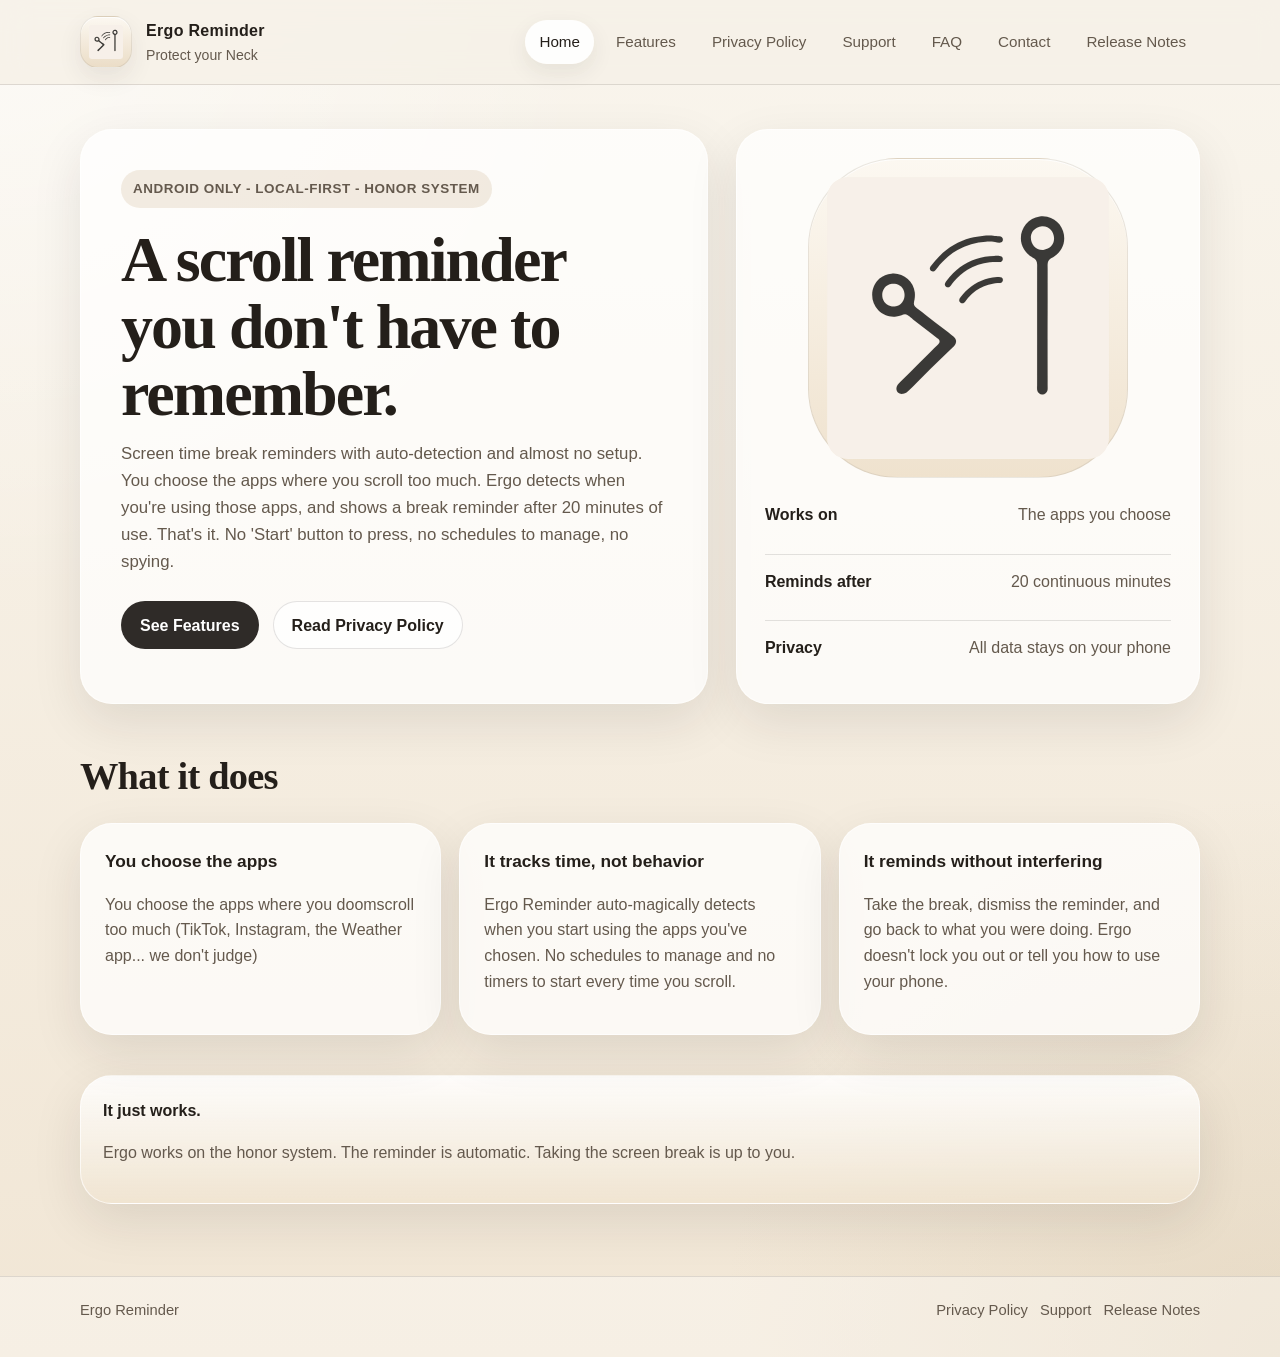
==== index.html @ c42ff739 "Added GA4 tags" ====
<!doctype html>
<html lang="en">
  <head>
    <!-- Google tag (gtag.js) -->
<script async src="https://www.googletagmanager.com/gtag/js?id=G-B9MYZR2JPJ"></script>
<script>
  window.dataLayer = window.dataLayer || [];
  function gtag(){dataLayer.push(arguments);}
  gtag('js', new Date());

  gtag('config', 'G-B9MYZR2JPJ');
</script>
    <meta charset="utf-8">
    <meta name="viewport" content="width=device-width, initial-scale=1">
    <title>Ergo Reminder | Protect your Neck</title>
    <meta name="description" content="Ergo Reminder is an Android-only, local-first reminder app that helps you break long posture sessions in selected apps.">
    <meta name="theme-color" content="#f1e6d5">
    <link rel="canonical" href="https://protectyourneck.us/">
    <meta property="og:type" content="website">
    <meta property="og:site_name" content="Ergo Reminder">
    <meta property="og:title" content="Ergo Reminder | Protect your Neck">
    <meta property="og:description" content="Ergo Reminder is an Android-only, local-first reminder app that helps you break long posture sessions in selected apps.">
    <meta property="og:url" content="https://protectyourneck.us/">
    <meta property="og:image" content="https://protectyourneck.us/assets/icon-mark-rounded.svg">
    <meta name="twitter:card" content="summary">
    <meta name="twitter:title" content="Ergo Reminder | Protect your Neck">
    <meta name="twitter:description" content="Ergo Reminder is an Android-only, local-first reminder app that helps you break long posture sessions in selected apps.">
    <meta name="twitter:image" content="https://protectyourneck.us/assets/icon-mark-rounded.svg">
    <link rel="stylesheet" href="assets/styles.css">
  </head>
  <body>
    <div class="site-shell">
      <header class="site-header">
        <div class="header-inner">
          <a class="brand" href="index.html">
            <span class="brand-mark">
              <img src="assets/icon-mark-rounded.svg" alt="" aria-hidden="true">
            </span>
            <span class="brand-text">
              <strong>Ergo Reminder</strong>
              <span>Protect your Neck</span>
            </span>
          </a>
          <button class="menu-toggle" type="button" data-menu-toggle aria-expanded="false" aria-controls="site-nav">
            Menu
          </button>
          <nav class="site-nav" id="site-nav" data-nav aria-label="Primary">
            <ul>
              <li><a data-nav-link href="index.html">Home</a></li>
              <li><a data-nav-link href="features.html">Features</a></li>
              <li><a data-nav-link href="privacy.html">Privacy Policy</a></li>
              <li><a data-nav-link href="support.html">Support</a></li>
              <li><a data-nav-link href="faq.html">FAQ</a></li>
              <li><a data-nav-link href="contact.html">Contact</a></li>
              <li><a data-nav-link href="release-notes.html">Release Notes</a></li>
            </ul>
          </nav>
        </div>
      </header>

      <main class="content">
        <section class="hero">
          <div class="hero-copy">
            <span class="eyebrow">Android only - Local-first - Honor system</span>
            <h1>A scroll reminder you don't have to remember.</h1>
            <p>
            Screen time break reminders with auto-detection and almost no setup. You choose the apps where you scroll too much. Ergo detects when you're using those apps, and shows a break reminder after 20 minutes of use.  That's it. No 'Start' button to press, no schedules to manage, no spying.  
            </p>
            <div class="hero-actions">
              <a class="button button-primary" href="features.html">See Features</a>
              <a class="button button-secondary" href="privacy.html">Read Privacy Policy</a>
            </div>
          </div>

          <aside class="hero-panel">
            <div class="icon-preview">
              <img src="assets/icon-mark-rounded.svg" alt="Ergo Reminder icon concept">
            </div>
            <div class="hero-facts">
              <div class="fact-row">
                <span class="fact-label">Works on</span>
                <span class="fact-value">The apps you choose</span>
              </div>
              <div class="fact-row">
                <span class="fact-label">Reminds after</span>
                <span class="fact-value">20 continuous minutes</span>
              </div>
              <div class="fact-row">
                <span class="fact-label">Privacy</span>
                <span class="fact-value">All data stays on your phone</span>
              </div>
            </div>
          </aside>
        </section>

        <section class="section">
          <h2>What it does</h2>
          <div class="grid">
            <article class="grid-card">
              <h3>You choose the apps</h3>
              <p>You choose the apps where you doomscroll too much (TikTok, Instagram, the Weather app... we don't judge)</p>
            </article>
            <article class="grid-card">
              <h3>It tracks time, not behavior</h3>
              <p>Ergo Reminder auto-magically detects when you start using the apps you've chosen. No schedules to manage and no timers to start every time you scroll.</p>
            </article>
            <article class="grid-card">
              <h3>It reminds without interfering</h3>
              <p> Take the break, dismiss the reminder, and go back to what you were doing. Ergo doesn't lock you out or tell you how to use your phone.</p>
            </article>
          </div>
        </section>

        <section class="section">
          <div class="note-card">
            <strong>It just works.</strong>
            <p>
              Ergo works on the honor system.  The reminder is automatic. Taking the screen break is up to you.
            </p>
          </div>
        </section>
      </main>

      <footer class="site-footer">
        <div class="site-footer-inner">
          <span>Ergo Reminder</span>
          <div class="footer-links">
            <a href="privacy.html">Privacy Policy</a>
            <a href="support.html">Support</a>
            <a href="release-notes.html">Release Notes</a>
          </div>
        </div>
      </footer>
    </div>
    <script src="assets/app.js"></script>
  </body>
</html>
---- assets/styles.css ----
:root {
  --bg: #f6f1e7;
  --bg-strong: #efe3cf;
  --surface: rgba(255, 255, 255, 0.72);
  --surface-strong: rgba(255, 255, 255, 0.88);
  --text: #241f1a;
  --muted: #64594d;
  --line: rgba(36, 31, 26, 0.12);
  --accent: #2f2b28;
  --accent-soft: #d5c4a7;
  --success: #385539;
  --shadow: 0 18px 50px rgba(36, 31, 26, 0.1);
  --radius-xl: 32px;
  --radius-lg: 22px;
  --radius-md: 16px;
  --content-width: 1120px;
}

* {
  box-sizing: border-box;
}

html {
  scroll-behavior: smooth;
}

body {
  margin: 0;
  color: var(--text);
  background:
    radial-gradient(circle at top left, rgba(255, 255, 255, 0.55), transparent 32%),
    radial-gradient(circle at bottom right, rgba(213, 196, 167, 0.36), transparent 30%),
    linear-gradient(180deg, #f9f5ed 0%, #f1e6d5 100%);
  font-family: "Segoe UI", "Trebuchet MS", sans-serif;
  line-height: 1.6;
}

a {
  color: inherit;
  text-decoration: none;
}

img {
  display: block;
  max-width: 100%;
}

.site-shell {
  min-height: 100vh;
}

.site-header {
  position: sticky;
  top: 0;
  z-index: 10;
  backdrop-filter: blur(14px);
  background: rgba(246, 241, 231, 0.82);
  border-bottom: 1px solid var(--line);
}

.header-inner,
.content,
.site-footer-inner {
  width: min(calc(100% - 32px), var(--content-width));
  margin: 0 auto;
}

.header-inner {
  display: flex;
  align-items: center;
  justify-content: space-between;
  gap: 18px;
  padding: 16px 0;
}

.brand {
  display: flex;
  align-items: center;
  gap: 14px;
}

.brand-mark {
  width: 52px;
  height: 52px;
  border-radius: 18px;
  background: linear-gradient(180deg, #fcf8f1 0%, #ebddc7 100%);
  box-shadow: inset 0 1px 0 rgba(255, 255, 255, 0.8), 0 10px 24px rgba(36, 31, 26, 0.08);
  border: 1px solid rgba(36, 31, 26, 0.08);
  display: grid;
  place-items: center;
  padding: 8px;
}

.brand-text strong {
  display: block;
  font-size: 1rem;
  letter-spacing: 0.02em;
}

.brand-text span {
  display: block;
  color: var(--muted);
  font-size: 0.88rem;
}

.menu-toggle {
  display: none;
  border: 0;
  background: var(--surface-strong);
  color: var(--text);
  padding: 12px 14px;
  border-radius: 14px;
  box-shadow: var(--shadow);
  font: inherit;
}

.site-nav ul {
  display: flex;
  flex-wrap: wrap;
  align-items: center;
  gap: 8px;
  margin: 0;
  padding: 0;
  list-style: none;
}

.site-nav a {
  display: inline-flex;
  align-items: center;
  min-height: 44px;
  padding: 10px 14px;
  border-radius: 999px;
  color: var(--muted);
  font-size: 0.95rem;
  transition: background-color 160ms ease, color 160ms ease, transform 160ms ease;
}

.site-nav a:hover,
.site-nav a:focus-visible {
  color: var(--text);
  background: rgba(255, 255, 255, 0.72);
}

.site-nav a.active {
  color: var(--text);
  background: var(--surface-strong);
  box-shadow: 0 8px 22px rgba(36, 31, 26, 0.08);
}

.content {
  padding: 44px 0 72px;
}

.hero {
  display: grid;
  grid-template-columns: 1.15fr 0.85fr;
  gap: 28px;
  align-items: stretch;
  margin-bottom: 42px;
}

.hero-copy,
.hero-panel,
.page-panel,
.grid-card,
.note-card {
  background: var(--surface);
  border: 1px solid rgba(255, 255, 255, 0.65);
  border-radius: var(--radius-xl);
  box-shadow: var(--shadow);
}

.hero-copy {
  padding: 40px;
}

.eyebrow {
  display: inline-flex;
  align-items: center;
  gap: 10px;
  padding: 8px 12px;
  border-radius: 999px;
  background: rgba(213, 196, 167, 0.32);
  color: var(--muted);
  font-size: 0.84rem;
  font-weight: 700;
  letter-spacing: 0.04em;
  text-transform: uppercase;
}

.hero h1,
.page-title {
  margin: 18px 0 14px;
  font-family: Georgia, "Times New Roman", serif;
  line-height: 1.05;
  letter-spacing: -0.03em;
}

.hero h1 {
  font-size: clamp(2.8rem, 5vw, 5rem);
}

.page-title {
  font-size: clamp(2.4rem, 4vw, 3.8rem);
}

.hero p,
.lead {
  margin: 0;
  color: var(--muted);
  font-size: 1.05rem;
}

.hero-actions {
  display: flex;
  flex-wrap: wrap;
  gap: 14px;
  margin-top: 26px;
}

.button {
  display: inline-flex;
  align-items: center;
  justify-content: center;
  min-height: 48px;
  padding: 0 18px;
  border-radius: 999px;
  font-weight: 700;
  border: 1px solid transparent;
}

.button-primary {
  background: var(--accent);
  color: #fff;
}

.button-secondary {
  background: rgba(255, 255, 255, 0.72);
  color: var(--text);
  border-color: var(--line);
}

.hero-panel {
  padding: 28px;
  display: grid;
  align-content: space-between;
  gap: 24px;
}

.icon-preview {
  aspect-ratio: 1 / 1;
  width: 100%;
  max-width: 320px;
  margin: 0 auto;
  border-radius: 28%;
  background: linear-gradient(180deg, #fcf8f1 0%, #efe2ce 100%);
  border: 1px solid rgba(36, 31, 26, 0.08);
  box-shadow: inset 0 1px 0 rgba(255, 255, 255, 0.84);
  padding: 18px;
  display: grid;
  place-items: center;
}

.icon-preview.round {
  border-radius: 50%;
}

.hero-facts {
  display: grid;
  gap: 12px;
}

.fact-row {
  display: flex;
  align-items: start;
  justify-content: space-between;
  gap: 16px;
  padding: 14px 0;
  border-top: 1px solid var(--line);
}

.fact-row:first-child {
  border-top: 0;
  padding-top: 0;
}

.fact-label {
  font-weight: 700;
}

.fact-value {
  text-align: right;
  color: var(--muted);
}

.section {
  margin-top: 40px;
}

.section h2 {
  margin: 0 0 16px;
  font-family: Georgia, "Times New Roman", serif;
  font-size: clamp(2rem, 3vw, 2.7rem);
  letter-spacing: -0.02em;
}

.section p,
.section li {
  color: var(--muted);
}

.grid {
  display: grid;
  grid-template-columns: repeat(3, minmax(0, 1fr));
  gap: 18px;
}

.grid-card {
  padding: 24px;
}

.grid-card h3 {
  margin: 0 0 10px;
  font-size: 1.08rem;
}

.page-panel {
  padding: 34px;
  margin-top: 26px;
}

.page-panel h2:first-child,
.page-panel h3:first-child {
  margin-top: 0;
}

.page-panel ul,
.page-panel ol {
  padding-left: 20px;
}

.faq-list {
  display: grid;
  gap: 16px;
}

.faq-item {
  padding: 20px 22px;
  border-radius: var(--radius-lg);
  background: var(--surface-strong);
  border: 1px solid rgba(36, 31, 26, 0.08);
}

.faq-item h3 {
  margin: 0 0 8px;
  font-size: 1.02rem;
}

.note-card {
  padding: 22px;
  margin-top: 20px;
  background: linear-gradient(180deg, rgba(255, 255, 255, 0.88), rgba(239, 227, 207, 0.72));
}

.placeholder {
  min-height: 220px;
  display: grid;
  place-items: center;
  text-align: center;
  color: var(--muted);
  font-style: italic;
}

.site-footer {
  border-top: 1px solid var(--line);
  background: rgba(255, 255, 255, 0.36);
}

.site-footer-inner {
  padding: 22px 0 34px;
  display: flex;
  flex-wrap: wrap;
  gap: 12px 24px;
  justify-content: space-between;
  color: var(--muted);
  font-size: 0.92rem;
}

.footer-links {
  display: flex;
  flex-wrap: wrap;
  gap: 12px;
}

.sr-only {
  position: absolute;
  width: 1px;
  height: 1px;
  padding: 0;
  margin: -1px;
  overflow: hidden;
  clip: rect(0, 0, 0, 0);
  white-space: nowrap;
  border: 0;
}

@media (max-width: 900px) {
  .hero,
  .grid {
    grid-template-columns: 1fr;
  }

  .hero-copy,
  .hero-panel,
  .page-panel,
  .grid-card {
    padding: 24px;
  }
}

@media (max-width: 760px) {
  .menu-toggle {
    display: inline-flex;
  }

  .site-nav {
    position: absolute;
    left: 16px;
    right: 16px;
    top: calc(100% + 10px);
    background: rgba(248, 243, 234, 0.98);
    border: 1px solid var(--line);
    border-radius: 24px;
    box-shadow: var(--shadow);
    padding: 14px;
    display: none;
  }

  .site-nav.open {
    display: block;
  }

  .site-nav ul {
    flex-direction: column;
    align-items: stretch;
  }

  .site-nav a {
    width: 100%;
  }
}
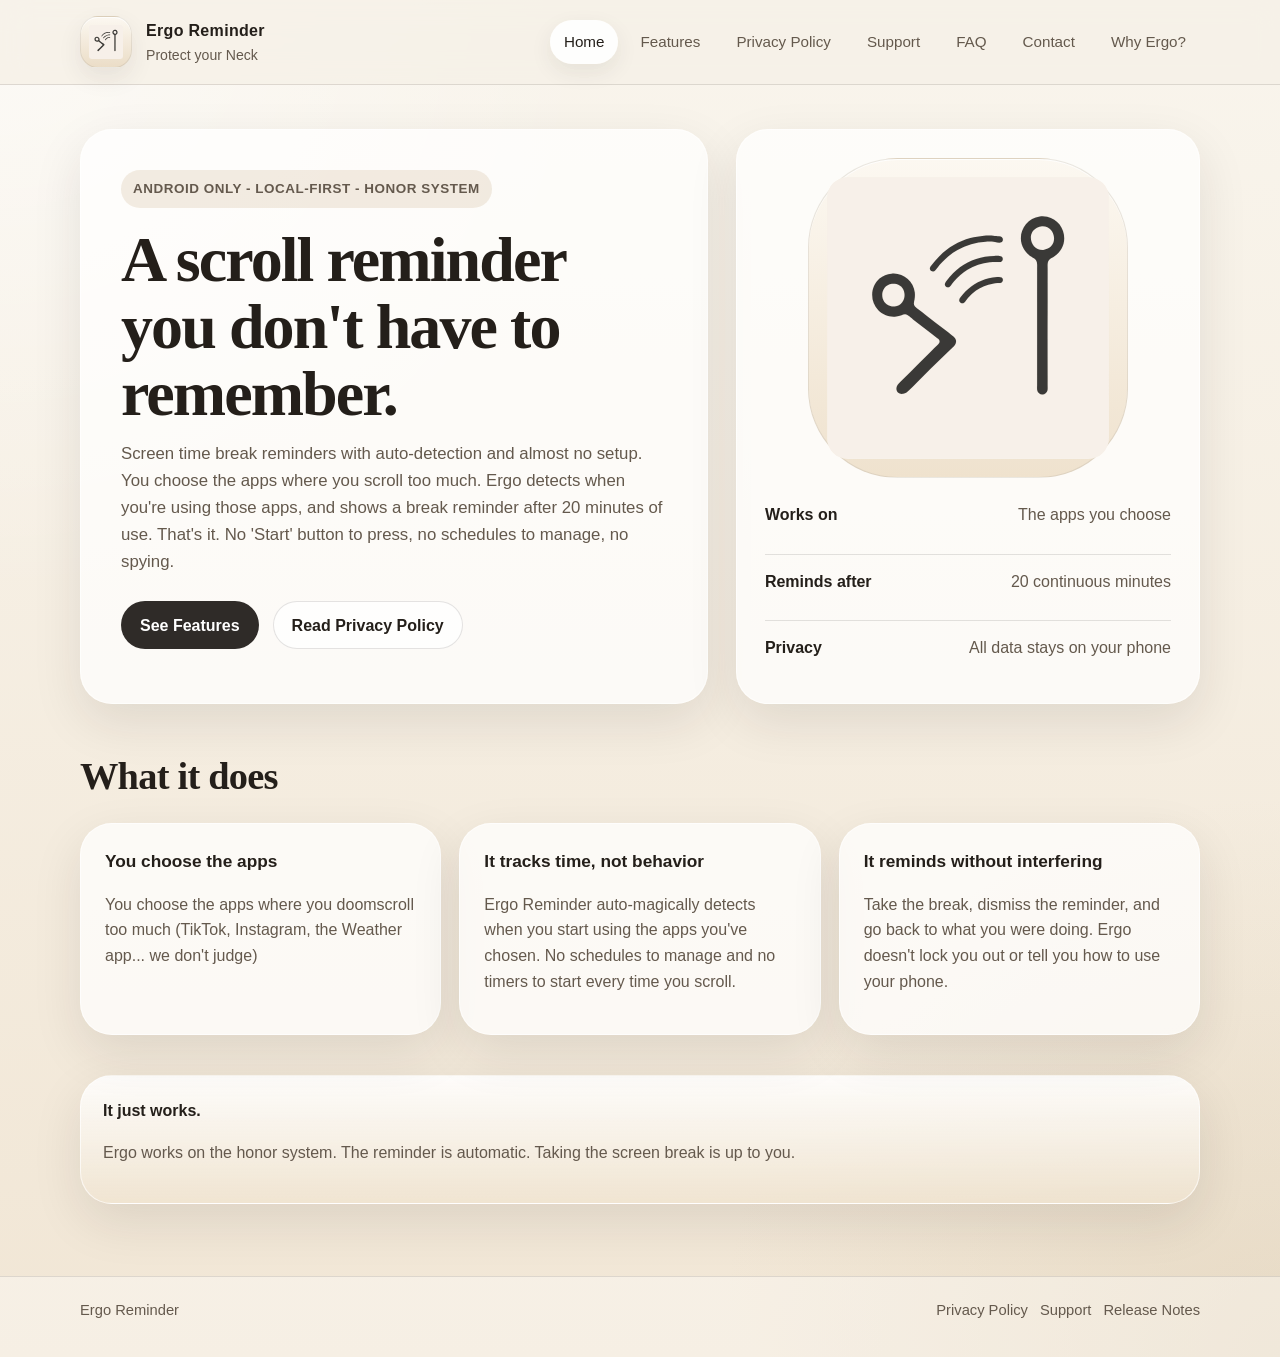
==== commit 0e8510cf: "Added Why Ergo? page." ====
--- a/index.html
+++ b/index.html
@@ -52,7 +52,7 @@
               <li><a data-nav-link href="support.html">Support</a></li>
               <li><a data-nav-link href="faq.html">FAQ</a></li>
               <li><a data-nav-link href="contact.html">Contact</a></li>
-              <li><a data-nav-link href="release-notes.html">Release Notes</a></li>
+              <li><a data-nav-link href="why-ergo.html">Why Ergo?</a></li>
             </ul>
           </nav>
         </div>
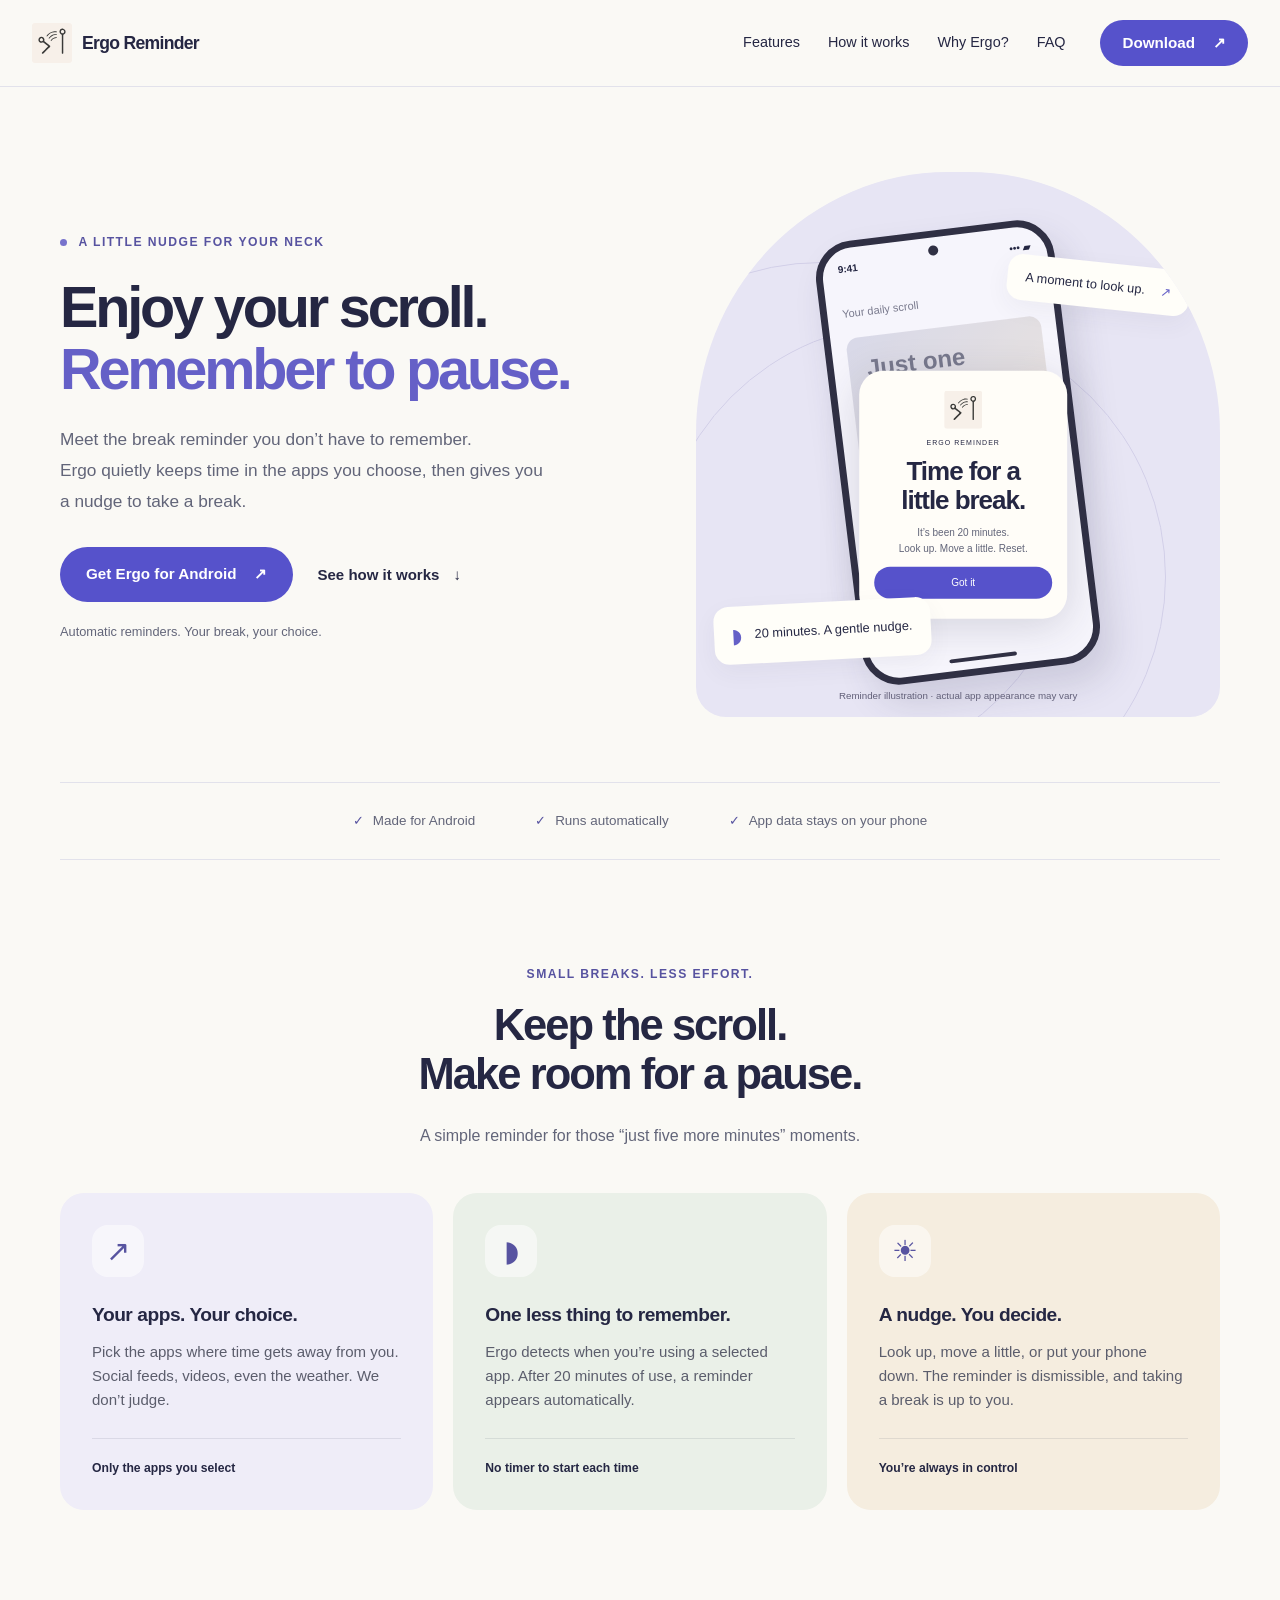
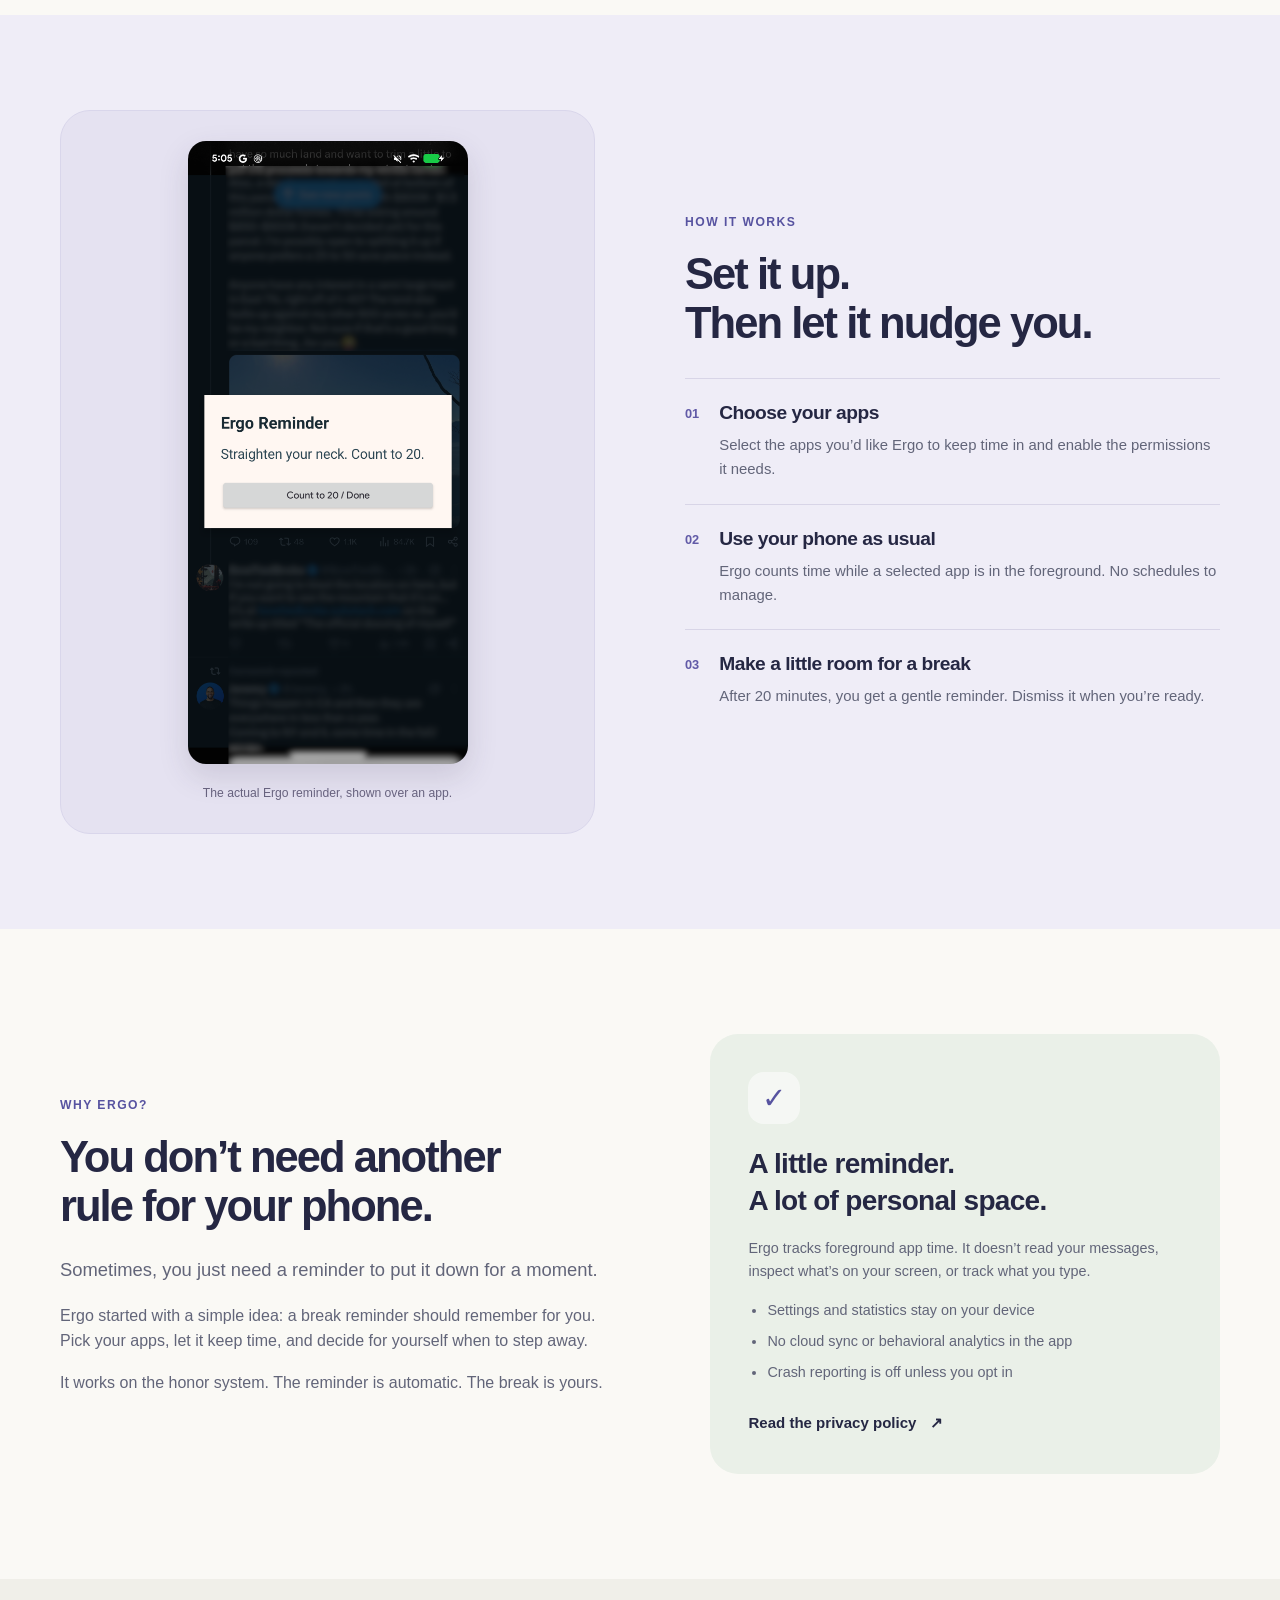
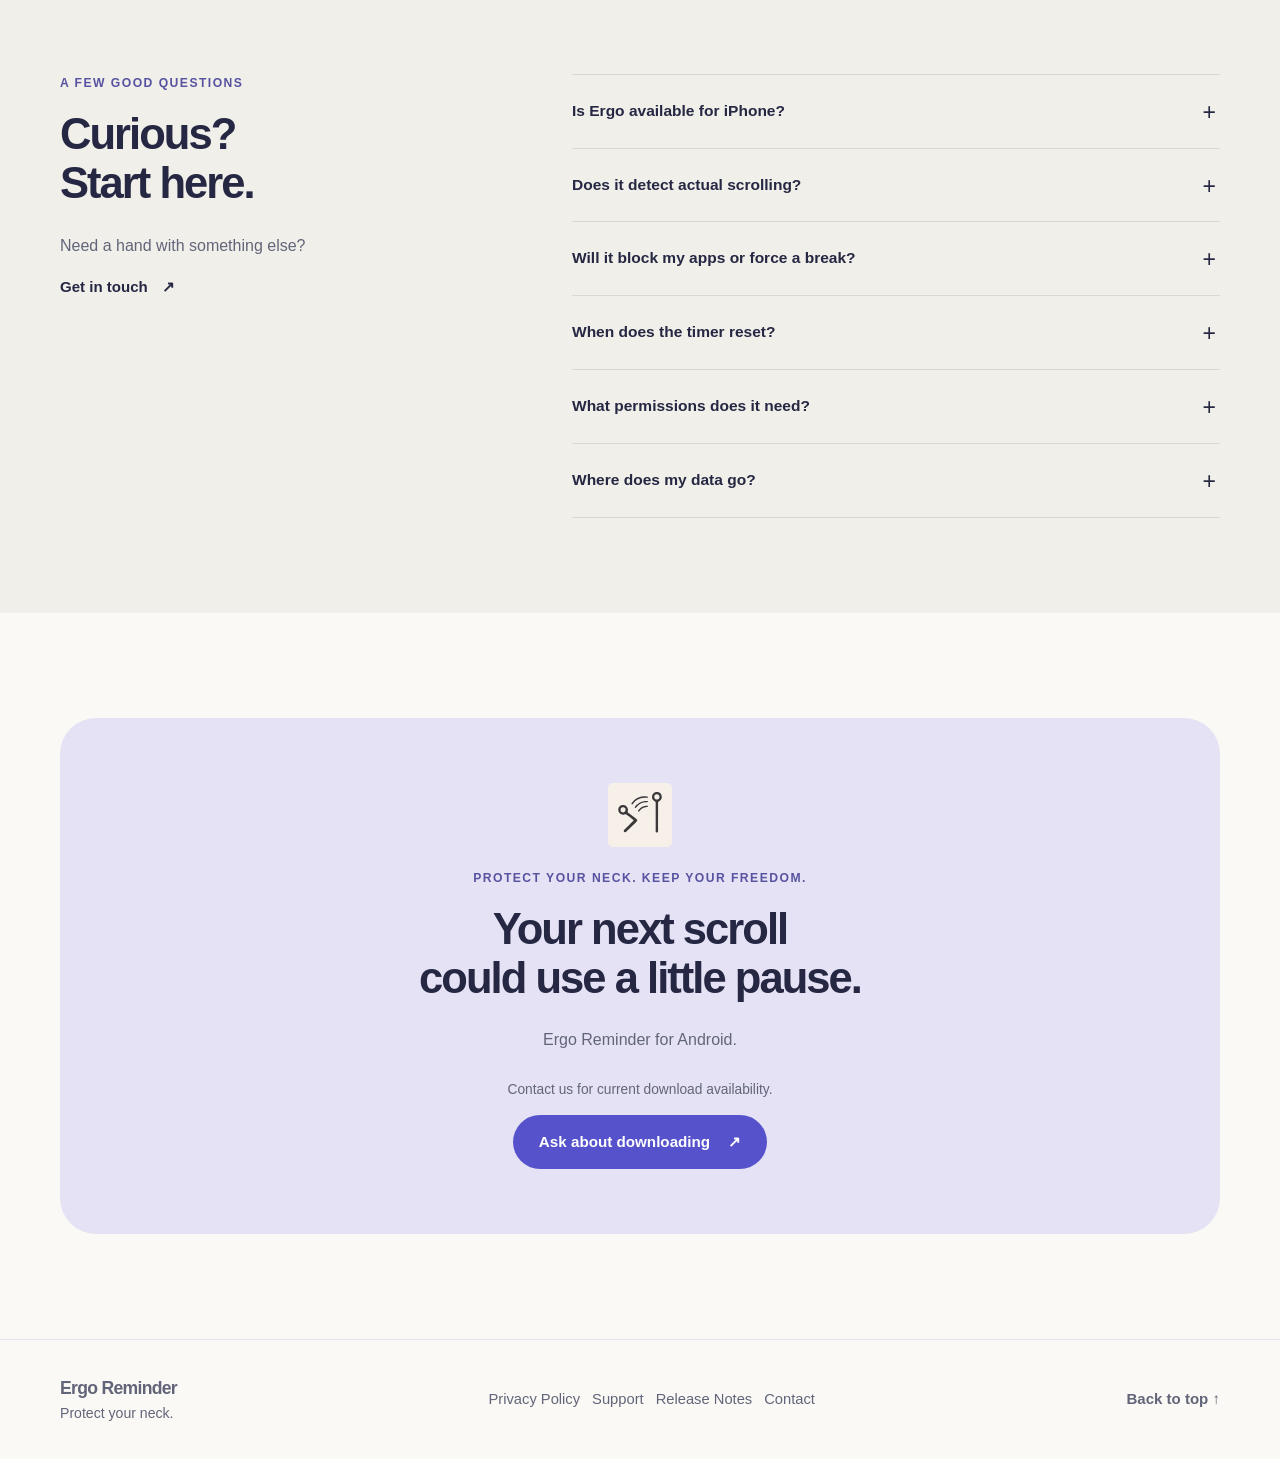
==== commit 10a3861c: "Redesign homepage with long-scroll layout and actual reminder screenshot" ====
--- a/index.html
+++ b/index.html
@@ -14,7 +14,7 @@
     <meta name="viewport" content="width=device-width, initial-scale=1">
     <title>Ergo Reminder | Protect your Neck</title>
     <meta name="description" content="Ergo Reminder is an Android-only, local-first reminder app that helps you break long posture sessions in selected apps.">
-    <meta name="theme-color" content="#f1e6d5">
+    <meta name="theme-color" content="#faf9f5">
     <link rel="canonical" href="https://protectyourneck.us/">
     <meta property="og:type" content="website">
     <meta property="og:site_name" content="Ergo Reminder">
@@ -27,112 +27,124 @@
     <meta name="twitter:description" content="Ergo Reminder is an Android-only, local-first reminder app that helps you break long posture sessions in selected apps.">
     <meta name="twitter:image" content="https://protectyourneck.us/assets/icon-mark-rounded.svg">
     <link rel="stylesheet" href="assets/styles.css">
+    <link rel="stylesheet" href="assets/landing.css">
   </head>
-  <body>
+  <body class="landing" id="top">
+    <a class="skip-link" href="#main">Skip to content</a>
     <div class="site-shell">
       <header class="site-header">
         <div class="header-inner">
-          <a class="brand" href="index.html">
-            <span class="brand-mark">
-              <img src="assets/icon-mark-rounded.svg" alt="" aria-hidden="true">
-            </span>
-            <span class="brand-text">
-              <strong>Ergo Reminder</strong>
-              <span>Protect your Neck</span>
-            </span>
+          <a class="brand" href="#top" aria-label="Ergo Reminder home">
+            <span class="brand-mark"><img src="assets/icon-mark-rounded.svg" alt="" width="40" height="40"></span>
+            <span class="brand-text"><strong>Ergo Reminder</strong></span>
           </a>
-          <button class="menu-toggle" type="button" data-menu-toggle aria-expanded="false" aria-controls="site-nav">
-            Menu
-          </button>
+          <button class="menu-toggle" type="button" data-menu-toggle aria-expanded="false" aria-controls="site-nav">Menu</button>
           <nav class="site-nav" id="site-nav" data-nav aria-label="Primary">
             <ul>
-              <li><a data-nav-link href="index.html">Home</a></li>
-              <li><a data-nav-link href="features.html">Features</a></li>
-              <li><a data-nav-link href="privacy.html">Privacy Policy</a></li>
-              <li><a data-nav-link href="support.html">Support</a></li>
-              <li><a data-nav-link href="faq.html">FAQ</a></li>
-              <li><a data-nav-link href="contact.html">Contact</a></li>
-              <li><a data-nav-link href="why-ergo.html">Why Ergo?</a></li>
+              <li><a data-nav-link href="#features">Features</a></li>
+              <li><a data-nav-link href="#how-it-works">How it works</a></li>
+              <li><a data-nav-link href="#why-ergo">Why Ergo?</a></li>
+              <li><a data-nav-link href="#faq">FAQ</a></li>
             </ul>
           </nav>
+          <a class="button button-primary header-download" href="#download">Download <span aria-hidden="true">&nearr;</span></a>
         </div>
       </header>
+      <main id="main" tabindex="-1">
+        <section class="landing-hero wrap" aria-labelledby="hero-title">
+          <div class="hero-intro">
+            <span class="kicker"><span class="status-dot" aria-hidden="true"></span> A little nudge for your neck</span>
+            <h1 id="hero-title">Enjoy your scroll.<br><span>Remember to pause.</span></h1>
+            <p>Meet the break reminder you don&rsquo;t have to remember.<br class="desktop-break"> Ergo quietly keeps time in the apps you choose, then gives you a nudge to take a break.</p>
+            <div class="hero-actions">
+              <a class="button button-primary" href="#download">Get Ergo for Android <span aria-hidden="true">&nearr;</span></a>
+              <a class="text-link" href="#how-it-works">See how it works <span aria-hidden="true">&darr;</span></a>
+            </div>
+            <p class="hero-note">Automatic reminders. Your break, your choice.</p>
+            <!-- Future verified store rating goes here, once a public listing has real ratings. -->
+            <div id="store-rating" hidden></div>
+          </div>
+          <figure class="product-scene">
+            <div class="scene-orbit orbit-one" aria-hidden="true"></div>
+            <div class="scene-orbit orbit-two" aria-hidden="true"></div>
+            <span class="floating-note note-one">A moment to look up. <span aria-hidden="true">&nearr;</span></span>
+            <div class="phone" role="img" aria-label="Illustration of an Ergo break reminder over a phone screen: time for a little break after 20 minutes.">
+              <div class="phone-camera" aria-hidden="true"></div>
+              <div class="phone-top" aria-hidden="true"><span>9:41</span><span>&bull;&bull;&bull; &#9648;</span></div>
+              <div class="mock-feed" aria-hidden="true"><div class="feed-heading">Your daily scroll <span>&#10035;</span></div><div class="feed-picture"><span>Just one<br>more post&hellip;</span></div><div class="feed-lines"></div><div class="feed-lines short"></div></div>
+              <div class="reminder-preview" aria-hidden="true">
+                <img src="assets/icon-mark-rounded.svg" alt="" width="38" height="38">
+                <span class="preview-label">ERGO REMINDER</span>
+                <strong>Time for a<br>little break.</strong>
+                <p>It&rsquo;s been 20 minutes.<br>Look up. Move a little. Reset.</p>
+                <span class="mock-button">Got it</span>
+              </div>
+              <div class="phone-bar" aria-hidden="true"></div>
+            </div>
+            <span class="floating-note note-two"><span class="little-clock" aria-hidden="true">&#9687;</span> 20 minutes. A gentle nudge.</span>
+            <figcaption>Reminder illustration &middot; actual app appearance may vary</figcaption>
+          </figure>
+        </section>
+        <div class="principles wrap" aria-label="At a glance"><span>Made for Android</span><span>Runs automatically</span><span>App data stays on your phone</span></div>
 
-      <main class="content">
-        <section class="hero">
-          <div class="hero-copy">
-            <span class="eyebrow">Android only - Local-first - Honor system</span>
-            <h1>A scroll reminder you don't have to remember.</h1>
-            <p>
-            Screen time break reminders with auto-detection and almost no setup. You choose the apps where you scroll too much. Ergo detects when you're using those apps, and shows a break reminder after 20 minutes of use.  That's it. No 'Start' button to press, no schedules to manage, no spying.  
-            </p>
-            <div class="hero-actions">
-              <a class="button button-primary" href="features.html">See Features</a>
-              <a class="button button-secondary" href="privacy.html">Read Privacy Policy</a>
-            </div>
-          </div>
-
-          <aside class="hero-panel">
-            <div class="icon-preview">
-              <img src="assets/icon-mark-rounded.svg" alt="Ergo Reminder icon concept">
-            </div>
-            <div class="hero-facts">
-              <div class="fact-row">
-                <span class="fact-label">Works on</span>
-                <span class="fact-value">The apps you choose</span>
-              </div>
-              <div class="fact-row">
-                <span class="fact-label">Reminds after</span>
-                <span class="fact-value">20 continuous minutes</span>
-              </div>
-              <div class="fact-row">
-                <span class="fact-label">Privacy</span>
-                <span class="fact-value">All data stays on your phone</span>
-              </div>
-            </div>
-          </aside>
-        </section>
-
-        <section class="section">
-          <h2>What it does</h2>
-          <div class="grid">
-            <article class="grid-card">
-              <h3>You choose the apps</h3>
-              <p>You choose the apps where you doomscroll too much (TikTok, Instagram, the Weather app... we don't judge)</p>
-            </article>
-            <article class="grid-card">
-              <h3>It tracks time, not behavior</h3>
-              <p>Ergo Reminder auto-magically detects when you start using the apps you've chosen. No schedules to manage and no timers to start every time you scroll.</p>
-            </article>
-            <article class="grid-card">
-              <h3>It reminds without interfering</h3>
-              <p> Take the break, dismiss the reminder, and go back to what you were doing. Ergo doesn't lock you out or tell you how to use your phone.</p>
-            </article>
+        <section class="landing-section wrap" id="features" aria-labelledby="features-title">
+          <div class="section-heading"><span class="kicker">Small breaks. Less effort.</span><h2 id="features-title">Keep the scroll.<br>Make room for a pause.</h2><p>A simple reminder for those &ldquo;just five more minutes&rdquo; moments.</p></div>
+          <div class="benefit-grid">
+            <article class="benefit-card"><span class="feature-symbol" aria-hidden="true">&nearr;</span><h3>Your apps. Your choice.</h3><p>Pick the apps where time gets away from you. Social feeds, videos, even the weather. We don&rsquo;t judge.</p><span class="card-caption">Only the apps you select</span></article>
+            <article class="benefit-card"><span class="feature-symbol" aria-hidden="true">&#9687;</span><h3>One less thing to remember.</h3><p>Ergo detects when you&rsquo;re using a selected app. After 20 minutes of use, a reminder appears automatically.</p><span class="card-caption">No timer to start each time</span></article>
+            <article class="benefit-card"><span class="feature-symbol" aria-hidden="true">&#9728;</span><h3>A nudge. You decide.</h3><p>Look up, move a little, or put your phone down. The reminder is dismissible, and taking a break is up to you.</p><span class="card-caption">You&rsquo;re always in control</span></article>
           </div>
         </section>
 
-        <section class="section">
-          <div class="note-card">
-            <strong>It just works.</strong>
-            <p>
-              Ergo works on the honor system.  The reminder is automatic. Taking the screen break is up to you.
-            </p>
+        <section class="walkthrough-band" id="how-it-works" aria-labelledby="how-title">
+          <div class="wrap walkthrough">
+            <figure class="walkthrough-art">
+              <img class="overlay-screenshot" src="assets/reminder-overlay.png" width="1080" height="2400" loading="lazy" alt="Ergo Reminder overlay over a dimmed app screen: Straighten your neck. Count to 20. A button reads Count to 20 / Done.">
+              <figcaption class="art-footnote">The actual Ergo reminder, shown over an app.</figcaption>
+            </figure>
+            <div><span class="kicker">How it works</span><h2 id="how-title">Set it up.<br>Then let it nudge you.</h2>
+              <ol class="steps">
+                <li><div><h3>Choose your apps</h3><p>Select the apps you&rsquo;d like Ergo to keep time in and enable the permissions it needs.</p></div></li>
+                <li><div><h3>Use your phone as usual</h3><p>Ergo counts time while a selected app is in the foreground. No schedules to manage.</p></div></li>
+                <li><div><h3>Make a little room for a break</h3><p>After 20 minutes, you get a gentle reminder. Dismiss it when you&rsquo;re ready.</p></div></li>
+              </ol>
+            </div>
+          </div>
+        </section>
+
+        <!-- Add approved, attributed testimonials here and remove hidden when ready.
+             Keep this section and its navigation absent until there are real reviews. -->
+        <section class="landing-section wrap" id="testimonials" aria-labelledby="testimonials-title" hidden>
+          <div class="section-heading"><span class="kicker">From the community</span><h2 id="testimonials-title">Little breaks, in real life.</h2></div>
+          <div class="testimonial-grid"></div>
+        </section>
+
+        <section class="landing-section wrap why-section" id="why-ergo" aria-labelledby="why-title">
+          <div><span class="kicker">Why Ergo?</span><h2 id="why-title">You don&rsquo;t need another<br>rule for your phone.</h2><p class="section-lead">Sometimes, you just need a reminder to put it down for a moment.</p><p>Ergo started with a simple idea: a break reminder should remember for you. Pick your apps, let it keep time, and decide for yourself when to step away.</p><p>It works on the honor system. The reminder is automatic. The break is yours.</p></div>
+          <aside class="privacy-card"><span class="feature-symbol" aria-hidden="true">&#10003;</span><h3>A little reminder.<br>A lot of personal space.</h3><p>Ergo tracks foreground app time. It doesn&rsquo;t read your messages, inspect what&rsquo;s on your screen, or track what you type.</p><ul><li>Settings and statistics stay on your device</li><li>No cloud sync or behavioral analytics in the app</li><li>Crash reporting is off unless you opt in</li></ul><a class="text-link" href="privacy.html">Read the privacy policy <span aria-hidden="true">&nearr;</span></a></aside>
+        </section>
+
+        <section class="faq-band" id="faq" aria-labelledby="faq-title"><div class="wrap faq-layout">
+          <div><span class="kicker">A few good questions</span><h2 id="faq-title">Curious?<br>Start here.</h2><p>Need a hand with something else?</p><a class="text-link" href="mailto:support@protectyourneck.us">Get in touch <span aria-hidden="true">&nearr;</span></a></div>
+          <div class="accordion">
+            <details><summary>Is Ergo available for iPhone?</summary><p>Ergo Reminder is currently Android only.</p></details>
+            <details><summary>Does it detect actual scrolling?</summary><p>No. Ergo counts foreground time in the apps you select. It doesn&rsquo;t detect gestures or inspect what you&rsquo;re reading.</p></details>
+            <details><summary>Will it block my apps or force a break?</summary><p>No. The reminder is informational and dismissible. Ergo doesn&rsquo;t block, close, or minimize your apps.</p></details>
+            <details><summary>When does the timer reset?</summary><p>When you leave a monitored app, the timer resets after 30 seconds. Foreground status is checked once per second, so that window can vary slightly.</p></details>
+            <details><summary>What permissions does it need?</summary><p>Usage Access lets Ergo detect the foreground app. Overlay permission lets it show reminders. An optional battery optimization exemption can help keep reminders reliable. <a href="support.html">See the setup and support guide.</a></p></details>
+            <details><summary>Where does my data go?</summary><p>Your settings and statistics stay on your phone. There&rsquo;s no cloud sync, and crash reporting is off unless you explicitly opt in. <a href="privacy.html">Read the full privacy policy.</a></p></details>
+          </div>
+        </div></section>
+
+        <section class="landing-section wrap" id="download" aria-labelledby="download-title">
+          <div class="download-panel"><img src="assets/icon-mark-rounded.svg" alt="" width="64" height="64"><span class="kicker">Protect your neck. Keep your freedom.</span><h2 id="download-title">Your next scroll<br>could use a little pause.</h2><p>Ergo Reminder for Android.</p>
+            <!-- Replace this availability note and contact link with the verified download URL. -->
+            <p class="availability">Contact us for current download availability.</p><a class="button button-primary" href="mailto:support@protectyourneck.us?subject=Ergo%20Reminder%20download">Ask about downloading <span aria-hidden="true">&nearr;</span></a>
           </div>
         </section>
       </main>
-
-      <footer class="site-footer">
-        <div class="site-footer-inner">
-          <span>Ergo Reminder</span>
-          <div class="footer-links">
-            <a href="privacy.html">Privacy Policy</a>
-            <a href="support.html">Support</a>
-            <a href="release-notes.html">Release Notes</a>
-          </div>
-        </div>
-      </footer>
+      <footer class="site-footer"><div class="site-footer-inner"><a class="brand" href="#top"><span class="brand-text"><strong>Ergo Reminder</strong><span>Protect your neck.</span></span></a><div class="footer-links"><a href="privacy.html">Privacy Policy</a><a href="support.html">Support</a><a href="release-notes.html">Release Notes</a><a href="mailto:support@protectyourneck.us">Contact</a></div><a class="text-link" href="#top">Back to top &uarr;</a></div></footer>
     </div>
     <script src="assets/app.js"></script>
   </body>
 </html>
-
--- a/assets/landing.css
+++ b/assets/landing.css
@@ -0,0 +1,164 @@
+/* Homepage presentation; the original styles continue to serve the support pages. */
+.landing {
+  --text: #252743;
+  --muted: #626579;
+  --accent: #5652cb;
+  --line: #e2e2eb;
+  background: #faf9f5;
+  font-family: "Segoe UI", Arial, sans-serif;
+  -webkit-font-smoothing: antialiased;
+}
+.landing [hidden] { display: none !important; }
+.landing .wrap { width: min(calc(100% - 64px), 1160px); margin-inline: auto; }
+.landing .site-header { background: rgba(250, 249, 245, .96); z-index: 30; }
+.landing .header-inner { width: min(calc(100% - 64px), 1280px); min-height: 86px; padding: 12px 0; gap: 22px; }
+.landing .brand { gap: 10px; flex-shrink: 0; }
+.landing .brand-mark { width: 40px; height: 40px; padding: 0; border: 0; box-shadow: none; background: none; border-radius: 0; }
+.landing .brand-text strong { font-size: 1.1rem; letter-spacing: -.04em; }
+.landing .site-nav { margin-left: auto; }
+.landing .site-nav ul { gap: 2px; }
+.landing .site-nav a { padding-inline: 13px; font-size: .9rem; color: var(--text); }
+.landing .site-nav a.active { background: #eae8f9; box-shadow: none; color: #4743ad; }
+.landing .button { gap: 18px; min-height: 54px; padding: 14px 25px; font-size: .95rem; transition: background .2s, transform .2s; }
+.landing .button-primary:hover { background: #403da4; transform: translateY(-2px); }
+.landing .header-download { min-height: 44px; padding: 10px 21px; flex-shrink: 0; }
+.landing :focus-visible { outline: 3px solid #7772de; outline-offset: 5px; }
+.landing section[id], .landing main[id] { scroll-margin-top: 110px; }
+.skip-link { position: fixed; top: -100px; left: 16px; padding: 10px 18px; background: white; color: #252743; z-index: 50; border-radius: 8px; }
+.skip-link:focus { top: 10px; }
+.landing-hero { display: grid; grid-template-columns: 1.12fr 1fr; align-items: center; gap: 50px; padding-block: 85px 65px; }
+.kicker { display: block; font-size: .76rem; font-weight: 700; text-transform: uppercase; letter-spacing: .12em; color: #5753a0; }
+.status-dot { display: inline-block; width: 7px; height: 7px; background: #7773cc; border-radius: 50%; margin-right: 7px; }
+.landing h1 { font-size: clamp(2.8rem, 4.5vw, 4.4rem); line-height: 1.07; letter-spacing: -.055em; font-weight: 650; margin: 24px 0; }
+.landing h1 span { color: #6560c7; }
+.hero-intro > p { color: var(--muted); font-size: 1.08rem; max-width: 495px; line-height: 1.8; }
+.landing .hero-actions { align-items: center; gap: 24px; margin-top: 30px; }
+.text-link { display: inline-flex; gap: 14px; align-items: center; font-weight: 600; font-size: .94rem; text-underline-offset: 5px; }
+.text-link:hover { text-decoration: underline; }
+.hero-intro .hero-note { font-size: .8rem; margin-top: 18px; }
+.product-scene { position: relative; display: grid; place-items: center; min-height: 545px; margin: 0; background: #e7e5f4; border-radius: 48% 48% 30px 30px; overflow: hidden; }
+.scene-orbit { position: absolute; width: 510px; height: 510px; border: 1px solid #d2cfe8; border-radius: 50%; }
+.orbit-one { top: 90px; left: -130px; }
+.orbit-two { top: 150px; left: -40px; }
+.phone { position: relative; width: 240px; height: 447px; background: #f6f5fc; border: 7px solid #303044; border-radius: 38px; transform: rotate(-7deg); box-shadow: 10px 20px 35px #39365426; margin-top: 15px; }
+.phone-camera { position: absolute; top: 8px; left: calc(50% - 5px); width: 10px; height: 10px; background: #303044; border-radius: 50%; }
+.phone-top { display: flex; justify-content: space-between; font-size: 10px; font-weight: 600; padding: 13px 16px; }
+.mock-feed { padding: 15px; opacity: .6; }
+.feed-heading { font-size: 11px; display: flex; justify-content: space-between; }
+.feed-picture { height: 160px; border-radius: 12px; background: linear-gradient(135deg, #c5c6db, #e5d9c9); margin-top: 15px; padding: 18px; font-size: 24px; line-height: 1.2; font-weight: 600; }
+.feed-lines { width: 100%; height: 8px; margin-top: 12px; border-radius: 10px; background: #d4d3e4; }
+.feed-lines.short { width: 70%; }
+.reminder-preview { position: absolute; top: 135px; left: 9px; right: 9px; padding: 20px 15px; background: #fffdf8; border-radius: 24px; box-shadow: 0 8px 40px #302f452b; text-align: center; transform: rotate(7deg); }
+.reminder-preview img { margin: 0 auto 8px; }
+.preview-label { font-size: 7px; letter-spacing: .15em; display: block; margin-bottom: 9px; }
+.reminder-preview strong { display: block; font-size: 26px; line-height: 1.12; letter-spacing: -.04em; }
+.reminder-preview p { font-size: 10px; color: var(--muted); margin: 10px 0; }
+.mock-button { display: block; background: #5652cb; color: white; border-radius: 20px; padding: 8px; font-size: 10px; }
+.phone-bar { position: absolute; bottom: 8px; left: 35%; width: 30%; height: 4px; border-radius: 10px; background: #303044; }
+.floating-note { position: absolute; z-index: 2; background: #fffef9; padding: 13px 18px; border-radius: 15px; font-size: .8rem; box-shadow: 0 8px 24px #3432490d; }
+.note-one { top: 90px; right: 30px; transform: rotate(6deg); }
+.note-one span { margin-left: 12px; color: #6560c7; }
+.note-two { bottom: 57px; left: 18px; transform: rotate(-3deg); }
+.little-clock { color: #6560c7; font-size: 20px; vertical-align: middle; margin-right: 8px; }
+.product-scene figcaption { position: absolute; bottom: 13px; font-size: .61rem; color: #626079; text-align: center; padding: 0 10px; }
+.principles { display: flex; justify-content: center; gap: 60px; padding: 27px 0; border-block: 1px solid var(--line); color: var(--muted); font-size: .84rem; }
+.principles span::before { content: '\2713'; color: #5753a0; margin-right: 9px; }
+.landing-section { padding-block: 105px; }
+.landing h2 { font-size: clamp(2.1rem, 3.4vw, 3.2rem); line-height: 1.13; letter-spacing: -.045em; font-weight: 650; margin: 17px 0 24px; }
+.section-heading { text-align: center; max-width: 670px; margin: 0 auto 44px; }
+.section-heading p, .why-section p, .faq-layout p { color: var(--muted); }
+.benefit-grid { display: grid; grid-template-columns: repeat(3, 1fr); gap: 20px; }
+.benefit-card { padding: 32px; border-radius: 24px; background: #efedf8; display: flex; flex-direction: column; }
+.benefit-card:nth-child(2) { background: #eaf0e8; }
+.benefit-card:nth-child(3) { background: #f5eddf; }
+.feature-symbol { display: grid; place-items: center; font-size: 29px; width: 52px; height: 52px; border-radius: 16px; background: #ffffff85; color: #5753a0; }
+.landing h3 { font-size: 1.2rem; letter-spacing: -.025em; line-height: 1.3; }
+.benefit-card h3 { margin: 26px 0 12px; }
+.benefit-card p { color: #5b5d6c; font-size: .94rem; margin: 0 0 26px; }
+.card-caption { margin-top: auto; padding-top: 20px; border-top: 1px solid #2527431a; font-size: .76rem; font-weight: 600; }
+.walkthrough-band { padding-block: 95px; background: #efedf7; }
+.walkthrough { display: grid; grid-template-columns: 1fr 1fr; gap: 90px; align-items: center; }
+.walkthrough-art { margin: 0; border: 1px solid #d9d6eb; background: #e5e2f1; border-radius: 30px; display: flex; flex-direction: column; align-items: center; justify-content: center; gap: 20px; padding: 30px; text-align: center; }
+.overlay-screenshot { display: block; width: min(100%, 280px); height: auto; border-radius: 18px; box-shadow: 0 12px 30px #3e365026; }
+.art-footnote { font-size: .76rem; color: #67627e; }
+.steps { list-style: none; padding: 0; counter-reset: steps; margin: 30px 0 0; }
+.steps li { counter-increment: steps; display: flex; gap: 20px; padding: 22px 0; border-top: 1px solid #d8d5e7; }
+.steps li::before { content: counter(steps, decimal-leading-zero); font-size: .8rem; color: #615aa7; padding-top: 3px; font-weight: 600; }
+.steps h3 { margin: 0 0 8px; }
+.steps p { margin: 0; font-size: .93rem; color: var(--muted); }
+.why-section { display: grid; grid-template-columns: 1.1fr 1fr; gap: 90px; align-items: center; }
+.why-section .section-lead { font-size: 1.15rem; }
+.privacy-card { padding: 38px; background: #eaf0e8; border-radius: 28px; }
+.privacy-card h3 { font-size: 1.75rem; margin: 22px 0 18px; }
+.privacy-card p, .privacy-card li { font-size: .9rem; }
+.privacy-card ul { padding-left: 19px; margin-bottom: 26px; }
+.privacy-card li { margin: 8px 0; color: var(--muted); }
+.faq-band { background: #f0efe9; padding-block: 95px; }
+.faq-layout { display: grid; grid-template-columns: .8fr 1.2fr; gap: 80px; }
+.accordion details { border-bottom: 1px solid #d8d8d5; }
+.accordion details:first-child { border-top: 1px solid #d8d8d5; }
+.accordion summary { position: relative; padding: 24px 36px 24px 0; font-weight: 600; cursor: pointer; list-style: none; font-size: .97rem; }
+.accordion summary::-webkit-details-marker { display: none; }
+.accordion summary::after { content: '+'; position: absolute; right: 4px; top: 19px; font-size: 23px; font-weight: 400; }
+.accordion details[open] summary::after { content: '\2212'; }
+.accordion details p { margin: 0 30px 25px 0; font-size: .93rem; }
+.accordion p a { text-decoration: underline; text-underline-offset: 3px; }
+.download-panel { background: #e5e2f5; border-radius: 36px; text-align: center; padding: 65px 24px; }
+.download-panel > img { margin: 0 auto 22px; }
+.download-panel p { color: var(--muted); }
+.download-panel .availability { font-size: .86rem; margin-top: 26px; }
+.landing .site-footer { background: transparent; }
+.landing .site-footer-inner { width: min(calc(100% - 64px), 1160px); padding-block: 34px; align-items: center; }
+.testimonial-grid { display: grid; grid-template-columns: repeat(3, 1fr); gap: 20px; }
+.testimonial-grid figure { margin: 0; padding: 30px; background: #efedf8; border-radius: 24px; }
+.testimonial-grid blockquote { margin: 0 0 20px; }
+.testimonial-grid figcaption { color: var(--muted); font-size: .85rem; }
+@media (max-width: 1050px) {
+  .landing .header-inner { gap: 12px; }
+  .landing .site-nav a { padding-inline: 9px; font-size: .82rem; }
+  .landing-hero { gap: 28px; }
+  .walkthrough, .why-section { gap: 45px; }
+  .benefit-card { padding: 25px; }
+  .desktop-break { display: none; }
+}
+@media (max-width: 820px) {
+  .landing .wrap, .landing .header-inner, .landing .site-footer-inner { width: min(calc(100% - 40px), 640px); }
+  .landing .header-inner { min-height: 76px; }
+  .landing .brand-text strong { font-size: .95rem; }
+  .landing .menu-toggle { display: inline-flex; margin-left: auto; padding: 10px; background: transparent; box-shadow: none; font-size: .85rem; }
+  .landing .site-nav { display: none; position: absolute; top: 100%; left: 20px; right: 20px; padding: 14px; margin: 0; background: #faf9f5; border: 1px solid var(--line); border-radius: 18px; box-shadow: 0 15px 25px #25274315; }
+  .landing .site-nav.open { display: block; }
+  .landing .site-nav ul { flex-direction: column; align-items: stretch; }
+  .landing .site-nav a { width: 100%; font-size: 1rem; }
+  .landing .header-download { font-size: .82rem; padding: 10px 16px; gap: 8px; }
+  .landing-hero { grid-template-columns: 1fr; padding-block: 55px 35px; gap: 35px; }
+  .hero-intro { text-align: center; }
+  .hero-intro > p { margin-inline: auto; }
+  .landing h1 { font-size: clamp(2.8rem, 7.5vw, 4rem); }
+  .landing .hero-actions { justify-content: center; }
+  .product-scene { width: min(100%, 460px); margin-inline: auto; min-height: 520px; }
+  .principles { gap: 12px 25px; flex-wrap: wrap; font-size: .75rem; }
+  .landing-section { padding-block: 70px; }
+  .benefit-grid, .testimonial-grid { grid-template-columns: 1fr; }
+  .benefit-card { padding: 30px; }
+  .walkthrough, .why-section, .faq-layout { grid-template-columns: 1fr; gap: 35px; }
+  .walkthrough-band, .faq-band { padding-block: 65px; }
+  .walkthrough > div:last-child { order: -1; }
+  .privacy-card { padding: 30px; }
+  .landing .site-footer-inner { gap: 25px; }
+}
+@media (max-width: 380px) {
+  .landing .header-inner { gap: 6px; width: calc(100% - 24px); }
+  .landing .brand { gap: 6px; }
+  .landing .brand-mark { width: 28px; height: 28px; }
+  .landing .brand-text strong { font-size: .8rem; }
+  .landing .header-download { padding-inline: 12px; }
+  .landing .header-download span { display: none; }
+  .landing h1 { font-size: 2.6rem; }
+  .note-one { right: 20px; }
+  .note-two { left: 8px; }
+}
+@media (prefers-reduced-motion: reduce) {
+  html { scroll-behavior: auto; }
+  .landing *, .landing *::before, .landing *::after { transition: none !important; }
+}
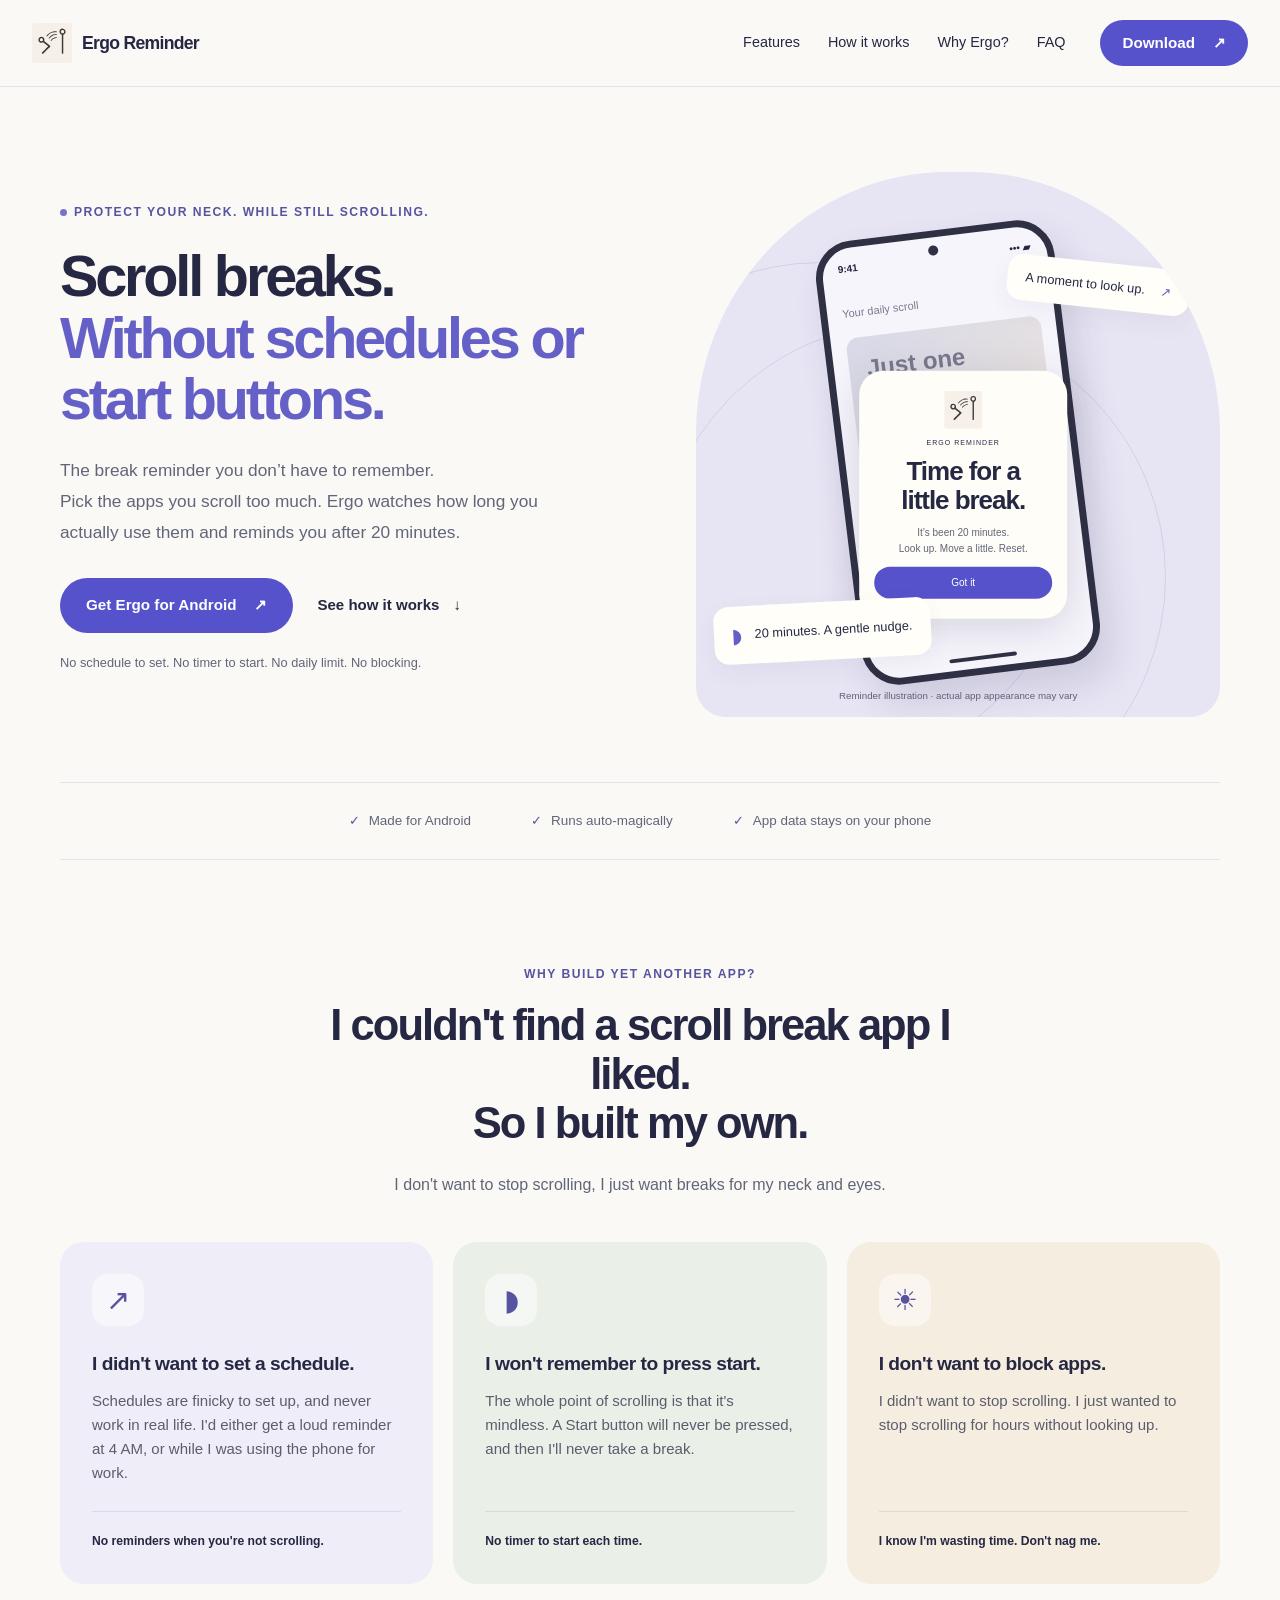
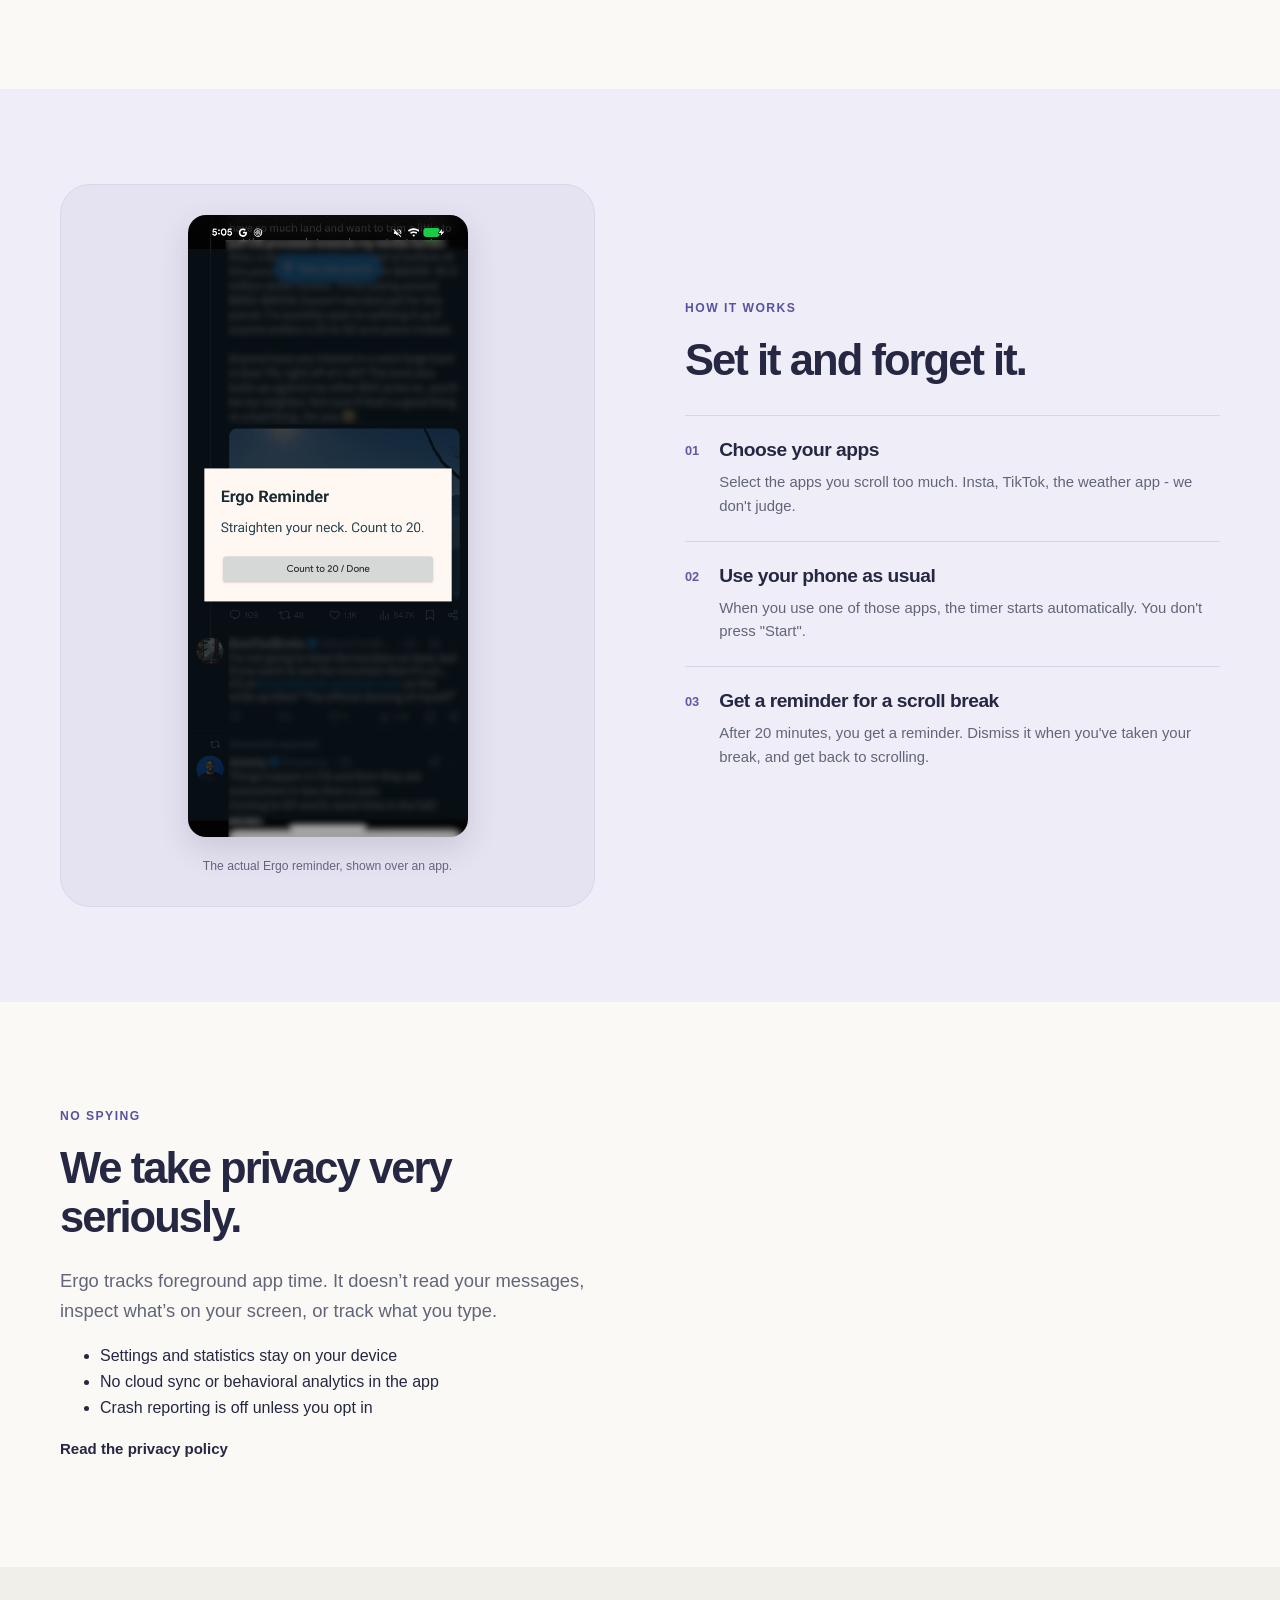
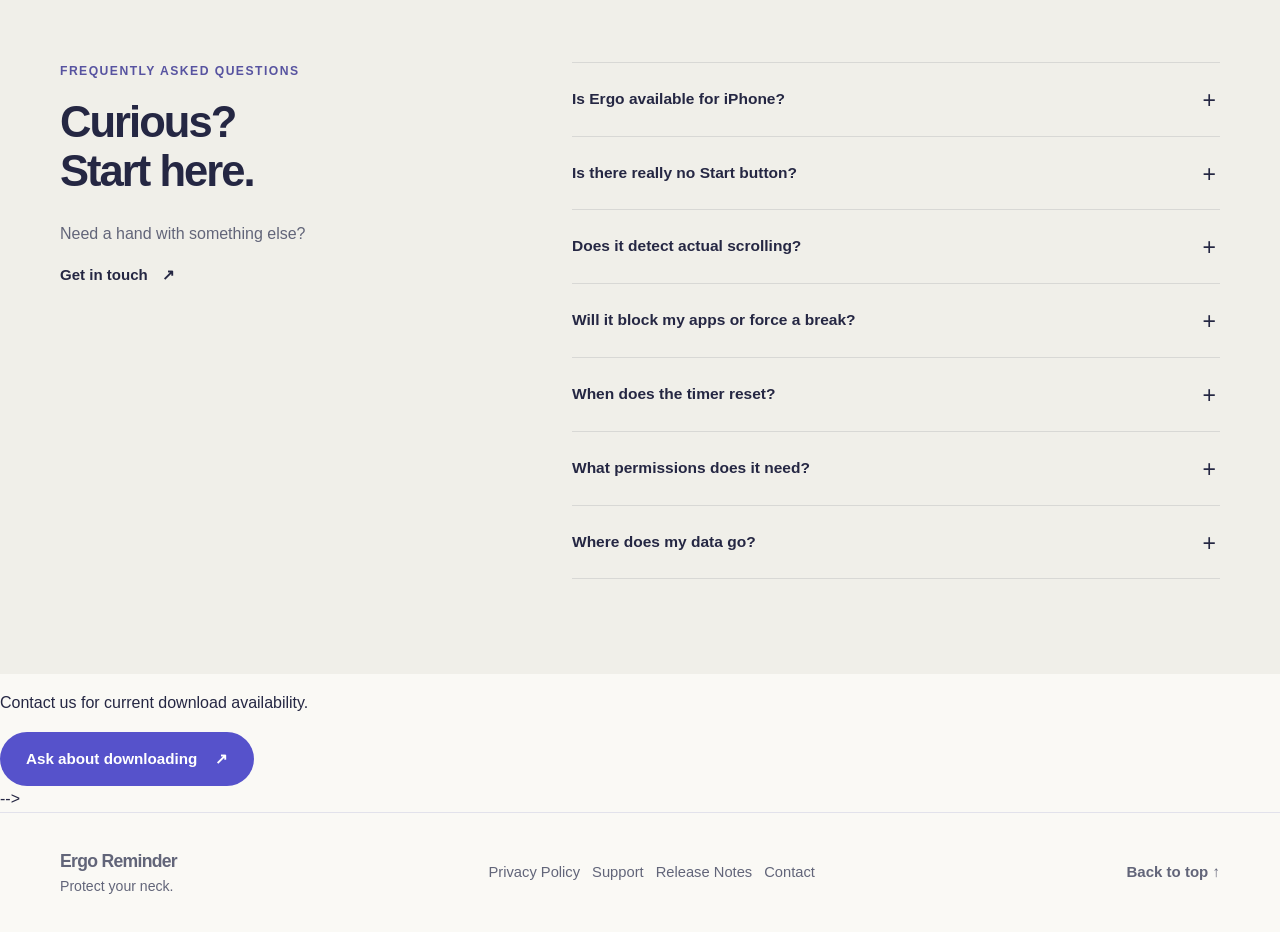
==== commit 120d7a79: "Major edits per ChatGPT's feedback." ====
--- a/index.html
+++ b/index.html
@@ -53,14 +53,15 @@
       <main id="main" tabindex="-1">
         <section class="landing-hero wrap" aria-labelledby="hero-title">
           <div class="hero-intro">
-            <span class="kicker"><span class="status-dot" aria-hidden="true"></span> A little nudge for your neck</span>
-            <h1 id="hero-title">Enjoy your scroll.<br><span>Remember to pause.</span></h1>
-            <p>Meet the break reminder you don&rsquo;t have to remember.<br class="desktop-break"> Ergo quietly keeps time in the apps you choose, then gives you a nudge to take a break.</p>
+            <span class="kicker"><span class="status-dot" aria-hidden="true"></span>Protect your neck. While still scrolling.</span>
+            <h1 id="hero-title">Scroll breaks.<br><span>Without schedules or start buttons.</span></h1>
+            <p>The break reminder you don&rsquo;t have to remember.<br class="desktop-break"> Pick the apps you scroll too much. Ergo watches how long you actually use them and reminds you after 20 minutes.</p>
+
             <div class="hero-actions">
               <a class="button button-primary" href="#download">Get Ergo for Android <span aria-hidden="true">&nearr;</span></a>
               <a class="text-link" href="#how-it-works">See how it works <span aria-hidden="true">&darr;</span></a>
             </div>
-            <p class="hero-note">Automatic reminders. Your break, your choice.</p>
+            <p class="hero-note">No schedule to set. No timer to start. No daily limit. No blocking.</p>
             <!-- Future verified store rating goes here, once a public listing has real ratings. -->
             <div id="store-rating" hidden></div>
           </div>
@@ -85,14 +86,14 @@
             <figcaption>Reminder illustration &middot; actual app appearance may vary</figcaption>
           </figure>
         </section>
-        <div class="principles wrap" aria-label="At a glance"><span>Made for Android</span><span>Runs automatically</span><span>App data stays on your phone</span></div>
+        <div class="principles wrap" aria-label="At a glance"><span>Made for Android</span><span>Runs auto-magically</span><span>App data stays on your phone</span></div>
 
         <section class="landing-section wrap" id="features" aria-labelledby="features-title">
-          <div class="section-heading"><span class="kicker">Small breaks. Less effort.</span><h2 id="features-title">Keep the scroll.<br>Make room for a pause.</h2><p>A simple reminder for those &ldquo;just five more minutes&rdquo; moments.</p></div>
+          <div class="section-heading"><span class="kicker">Why build yet another app?</span><h2 id="features-title">I couldn't find a scroll break app I liked.<br>So I built my own.</h2><p>I don't want to stop scrolling, I just want breaks for my neck and eyes.</p></div>
           <div class="benefit-grid">
-            <article class="benefit-card"><span class="feature-symbol" aria-hidden="true">&nearr;</span><h3>Your apps. Your choice.</h3><p>Pick the apps where time gets away from you. Social feeds, videos, even the weather. We don&rsquo;t judge.</p><span class="card-caption">Only the apps you select</span></article>
-            <article class="benefit-card"><span class="feature-symbol" aria-hidden="true">&#9687;</span><h3>One less thing to remember.</h3><p>Ergo detects when you&rsquo;re using a selected app. After 20 minutes of use, a reminder appears automatically.</p><span class="card-caption">No timer to start each time</span></article>
-            <article class="benefit-card"><span class="feature-symbol" aria-hidden="true">&#9728;</span><h3>A nudge. You decide.</h3><p>Look up, move a little, or put your phone down. The reminder is dismissible, and taking a break is up to you.</p><span class="card-caption">You&rsquo;re always in control</span></article>
+            <article class="benefit-card"><span class="feature-symbol" aria-hidden="true">&nearr;</span><h3>I didn't want to set a schedule.</h3><p>Schedules are finicky to set up, and never work in real life. I'd either get a loud reminder at 4 AM, or while I was using the phone for work.</p><span class="card-caption">No reminders when you're not scrolling.</span></article>
+            <article class="benefit-card"><span class="feature-symbol" aria-hidden="true">&#9687;</span><h3>I won't remember to press start.</h3><p>The whole point of scrolling is that it's mindless. A Start button will never be pressed, and then I'll never take a break.</p><span class="card-caption">No timer to start each time.</span></article>
+            <article class="benefit-card"><span class="feature-symbol" aria-hidden="true">&#9728;</span><h3>I don't want to block apps.</h3><p>I didn't want to stop scrolling. I just wanted to stop scrolling for hours without looking up.</p><span class="card-caption">I know I'm wasting time. Don't nag me.</span></article>
           </div>
         </section>
 
@@ -102,11 +103,11 @@
               <img class="overlay-screenshot" src="assets/reminder-overlay.png" width="1080" height="2400" loading="lazy" alt="Ergo Reminder overlay over a dimmed app screen: Straighten your neck. Count to 20. A button reads Count to 20 / Done.">
               <figcaption class="art-footnote">The actual Ergo reminder, shown over an app.</figcaption>
             </figure>
-            <div><span class="kicker">How it works</span><h2 id="how-title">Set it up.<br>Then let it nudge you.</h2>
+            <div><span class="kicker">How it works</span><h2 id="how-title">Set it and forget it.</h2>
               <ol class="steps">
-                <li><div><h3>Choose your apps</h3><p>Select the apps you&rsquo;d like Ergo to keep time in and enable the permissions it needs.</p></div></li>
-                <li><div><h3>Use your phone as usual</h3><p>Ergo counts time while a selected app is in the foreground. No schedules to manage.</p></div></li>
-                <li><div><h3>Make a little room for a break</h3><p>After 20 minutes, you get a gentle reminder. Dismiss it when you&rsquo;re ready.</p></div></li>
+                <li><div><h3>Choose your apps</h3><p>Select the apps you scroll too much. Insta, TikTok, the weather app - we don't judge.</p></div></li>
+                <li><div><h3>Use your phone as usual</h3><p>When you use one of those apps, the timer starts automatically. You don't press "Start". </p></div></li>
+                <li><div><h3>Get a reminder for a scroll break</h3><p>After 20 minutes, you get a reminder. Dismiss it when you've taken your break, and get back to scrolling.</p></div></li>
               </ol>
             </div>
           </div>
@@ -120,14 +121,14 @@
         </section>
 
         <section class="landing-section wrap why-section" id="why-ergo" aria-labelledby="why-title">
-          <div><span class="kicker">Why Ergo?</span><h2 id="why-title">You don&rsquo;t need another<br>rule for your phone.</h2><p class="section-lead">Sometimes, you just need a reminder to put it down for a moment.</p><p>Ergo started with a simple idea: a break reminder should remember for you. Pick your apps, let it keep time, and decide for yourself when to step away.</p><p>It works on the honor system. The reminder is automatic. The break is yours.</p></div>
-          <aside class="privacy-card"><span class="feature-symbol" aria-hidden="true">&#10003;</span><h3>A little reminder.<br>A lot of personal space.</h3><p>Ergo tracks foreground app time. It doesn&rsquo;t read your messages, inspect what&rsquo;s on your screen, or track what you type.</p><ul><li>Settings and statistics stay on your device</li><li>No cloud sync or behavioral analytics in the app</li><li>Crash reporting is off unless you opt in</li></ul><a class="text-link" href="privacy.html">Read the privacy policy <span aria-hidden="true">&nearr;</span></a></aside>
+          <div><span class="kicker">No spying</span><h2 id="why-title">We take privacy very seriously.</h2><p class="section-lead">Ergo tracks foreground app time. It doesn&rsquo;t read your messages, inspect what&rsquo;s on your screen, or track what you type.</p><ul><li>Settings and statistics stay on your device</li><li>No cloud sync or behavioral analytics in the app</li><li>Crash reporting is off unless you opt in</li></ul><a class="text-link" href="privacy.html">Read the privacy policy</a></aside></div>
         </section>
 
         <section class="faq-band" id="faq" aria-labelledby="faq-title"><div class="wrap faq-layout">
-          <div><span class="kicker">A few good questions</span><h2 id="faq-title">Curious?<br>Start here.</h2><p>Need a hand with something else?</p><a class="text-link" href="mailto:support@protectyourneck.us">Get in touch <span aria-hidden="true">&nearr;</span></a></div>
+          <div><span class="kicker">Frequently Asked Questions</span><h2 id="faq-title">Curious?<br>Start here.</h2><p>Need a hand with something else?</p><a class="text-link" href="mailto:support@protectyourneck.us">Get in touch <span aria-hidden="true">&nearr;</span></a></div>
           <div class="accordion">
             <details><summary>Is Ergo available for iPhone?</summary><p>Ergo Reminder is currently Android only.</p></details>
+            <details><summary>Is there really no Start button?</summary><p>You press "Start Montioring" at the first setup, and if your phone reboots. That's it.</p></details>
             <details><summary>Does it detect actual scrolling?</summary><p>No. Ergo counts foreground time in the apps you select. It doesn&rsquo;t detect gestures or inspect what you&rsquo;re reading.</p></details>
             <details><summary>Will it block my apps or force a break?</summary><p>No. The reminder is informational and dismissible. Ergo doesn&rsquo;t block, close, or minimize your apps.</p></details>
             <details><summary>When does the timer reset?</summary><p>When you leave a monitored app, the timer resets after 30 seconds. Foreground status is checked once per second, so that window can vary slightly.</p></details>
@@ -135,13 +136,14 @@
             <details><summary>Where does my data go?</summary><p>Your settings and statistics stay on your phone. There&rsquo;s no cloud sync, and crash reporting is off unless you explicitly opt in. <a href="privacy.html">Read the full privacy policy.</a></p></details>
           </div>
         </div></section>
-
+<!--Moving this out.
         <section class="landing-section wrap" id="download" aria-labelledby="download-title">
           <div class="download-panel"><img src="assets/icon-mark-rounded.svg" alt="" width="64" height="64"><span class="kicker">Protect your neck. Keep your freedom.</span><h2 id="download-title">Your next scroll<br>could use a little pause.</h2><p>Ergo Reminder for Android.</p>
             <!-- Replace this availability note and contact link with the verified download URL. -->
             <p class="availability">Contact us for current download availability.</p><a class="button button-primary" href="mailto:support@protectyourneck.us?subject=Ergo%20Reminder%20download">Ask about downloading <span aria-hidden="true">&nearr;</span></a>
           </div>
         </section>
+-->
       </main>
       <footer class="site-footer"><div class="site-footer-inner"><a class="brand" href="#top"><span class="brand-text"><strong>Ergo Reminder</strong><span>Protect your neck.</span></span></a><div class="footer-links"><a href="privacy.html">Privacy Policy</a><a href="support.html">Support</a><a href="release-notes.html">Release Notes</a><a href="mailto:support@protectyourneck.us">Contact</a></div><a class="text-link" href="#top">Back to top &uarr;</a></div></footer>
     </div>
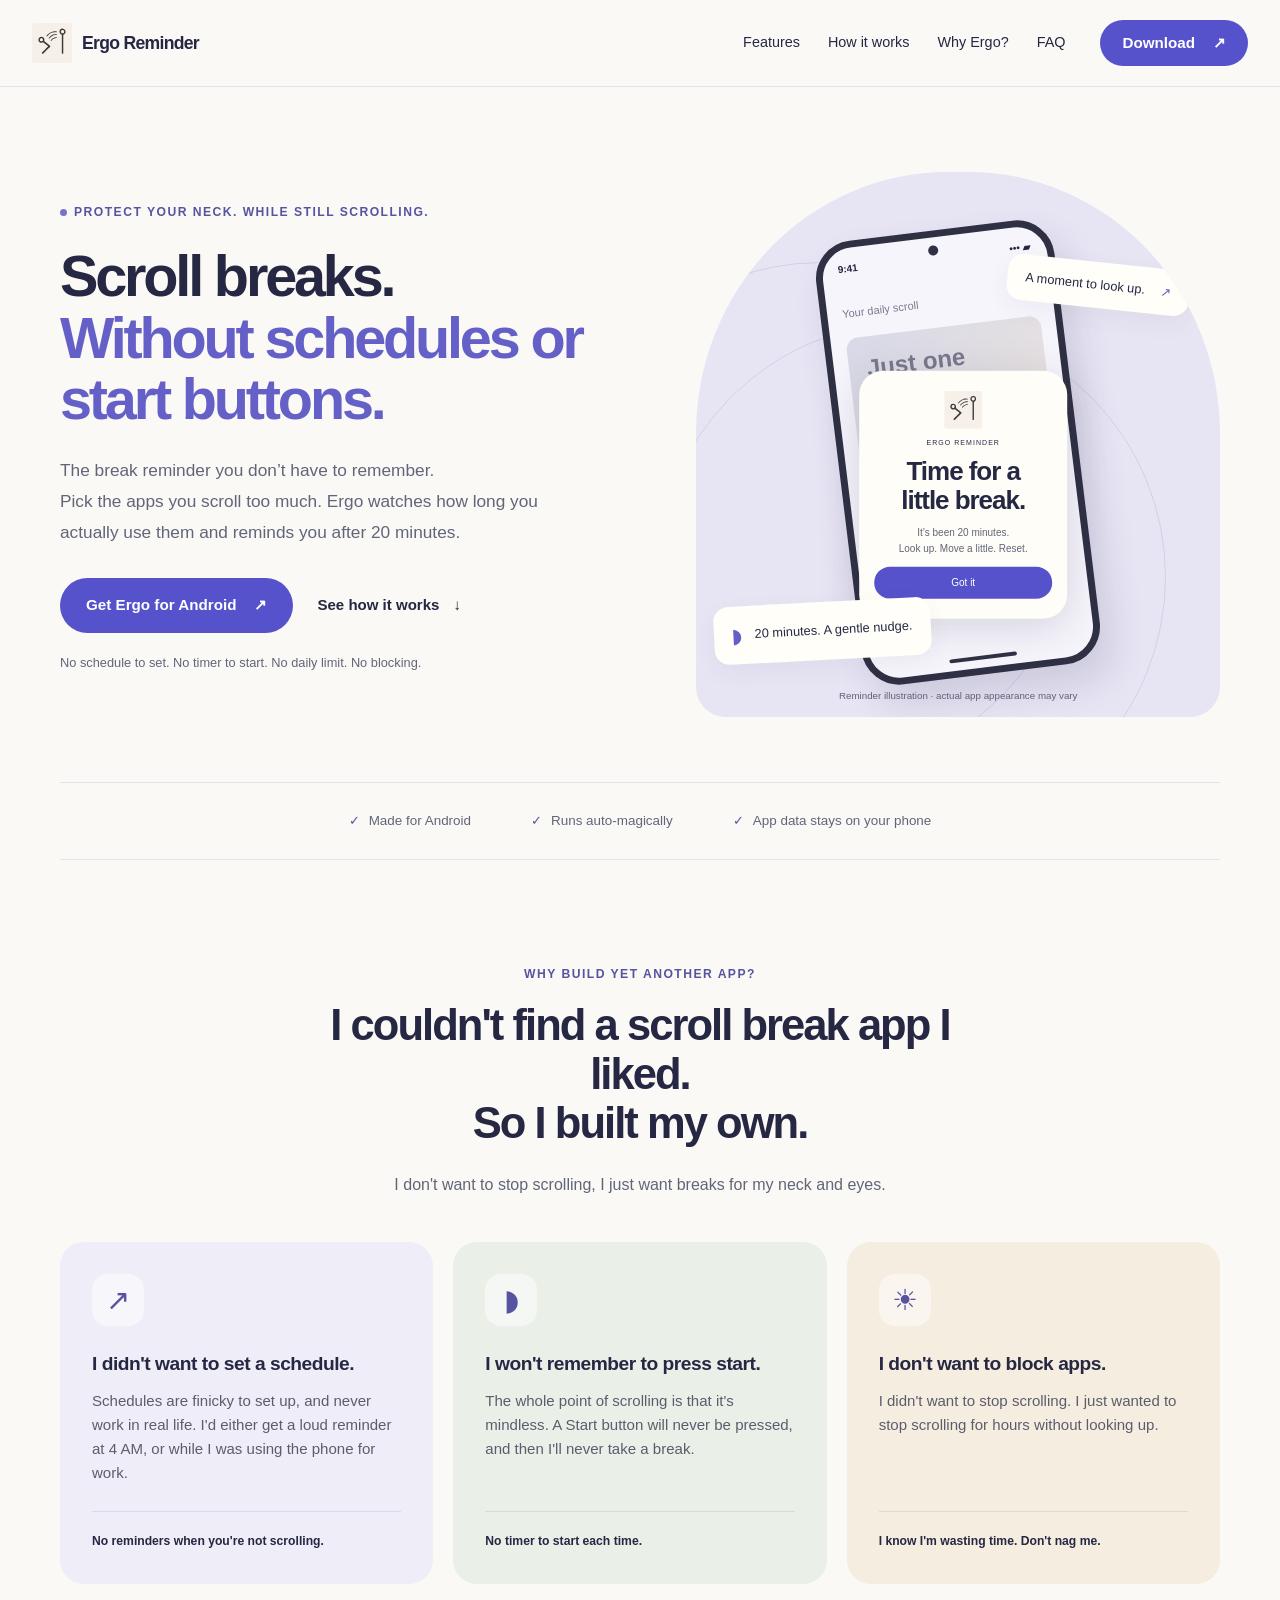
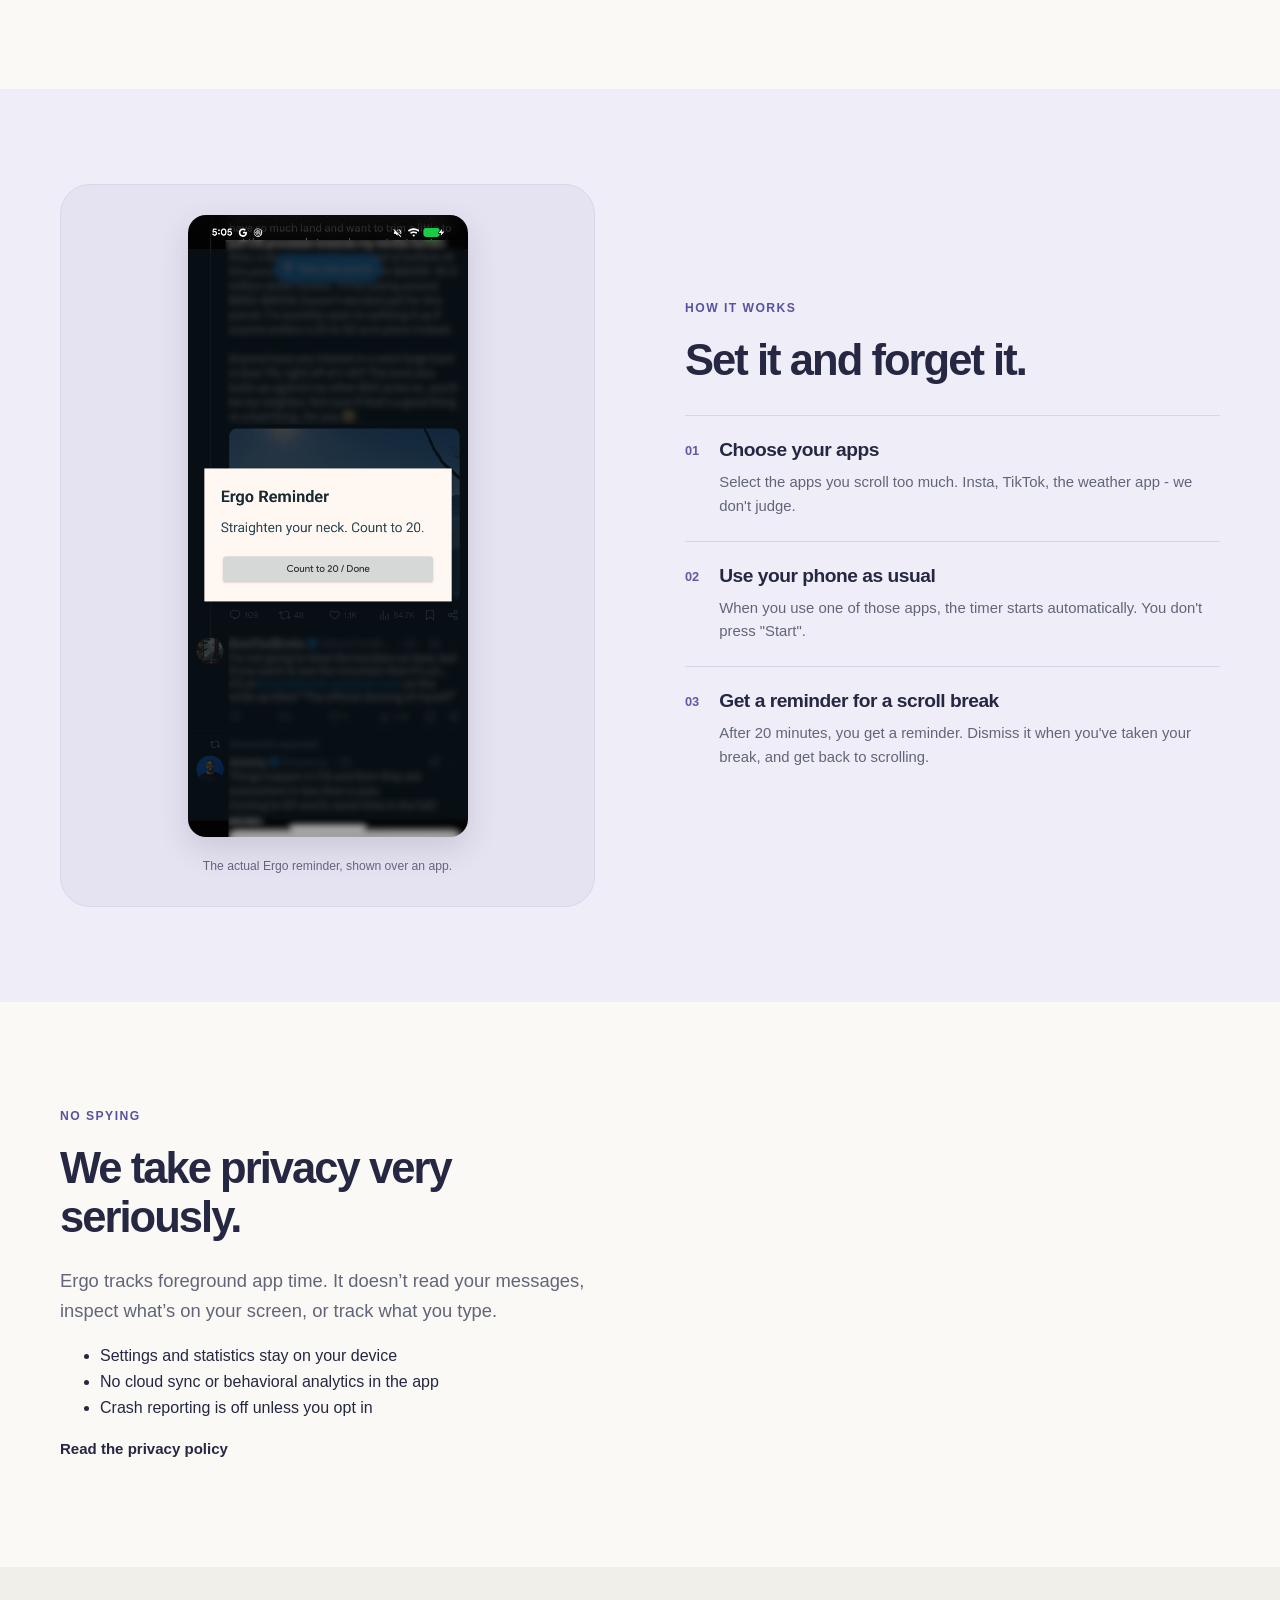
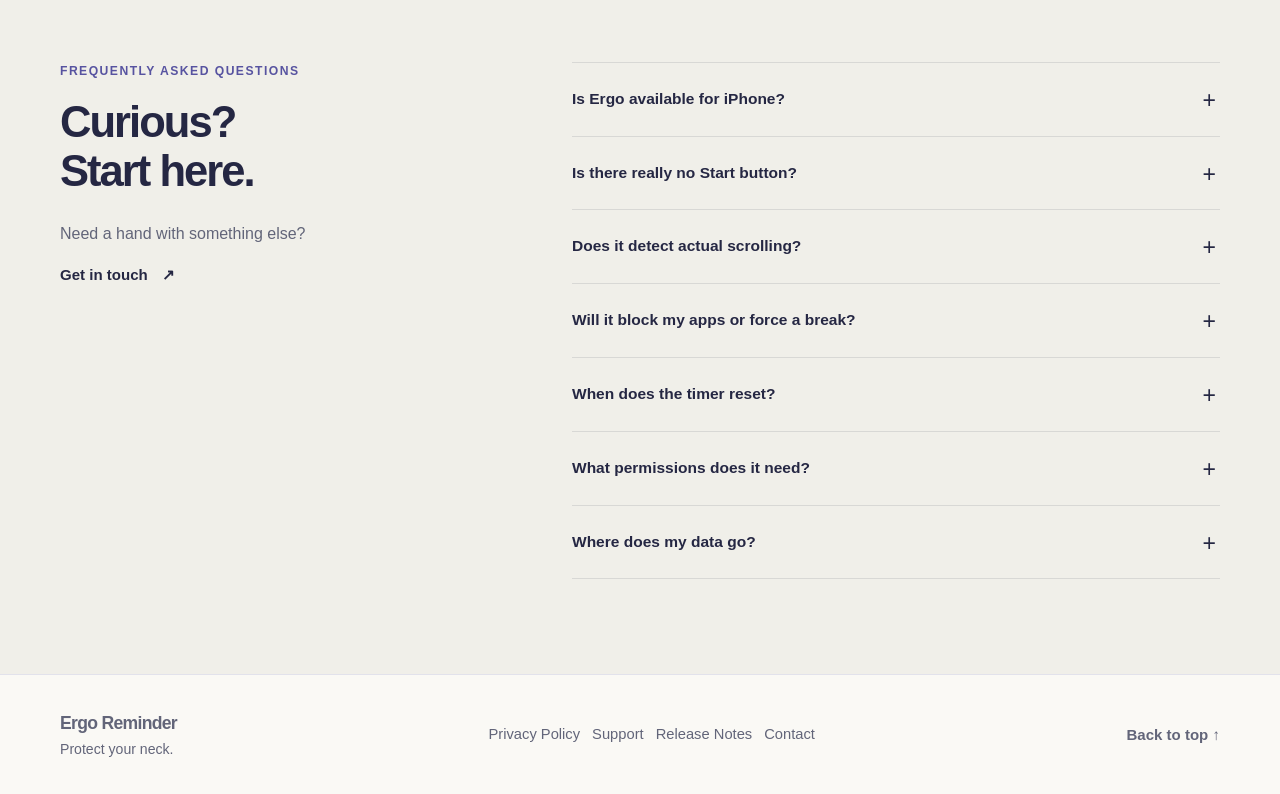
==== commit 57bcf9c3: "Closing the nested comment" ====
--- a/index.html
+++ b/index.html
@@ -139,7 +139,7 @@
 <!--Moving this out.
         <section class="landing-section wrap" id="download" aria-labelledby="download-title">
           <div class="download-panel"><img src="assets/icon-mark-rounded.svg" alt="" width="64" height="64"><span class="kicker">Protect your neck. Keep your freedom.</span><h2 id="download-title">Your next scroll<br>could use a little pause.</h2><p>Ergo Reminder for Android.</p>
-            <!-- Replace this availability note and contact link with the verified download URL. -->
+  
             <p class="availability">Contact us for current download availability.</p><a class="button button-primary" href="mailto:support@protectyourneck.us?subject=Ergo%20Reminder%20download">Ask about downloading <span aria-hidden="true">&nearr;</span></a>
           </div>
         </section>
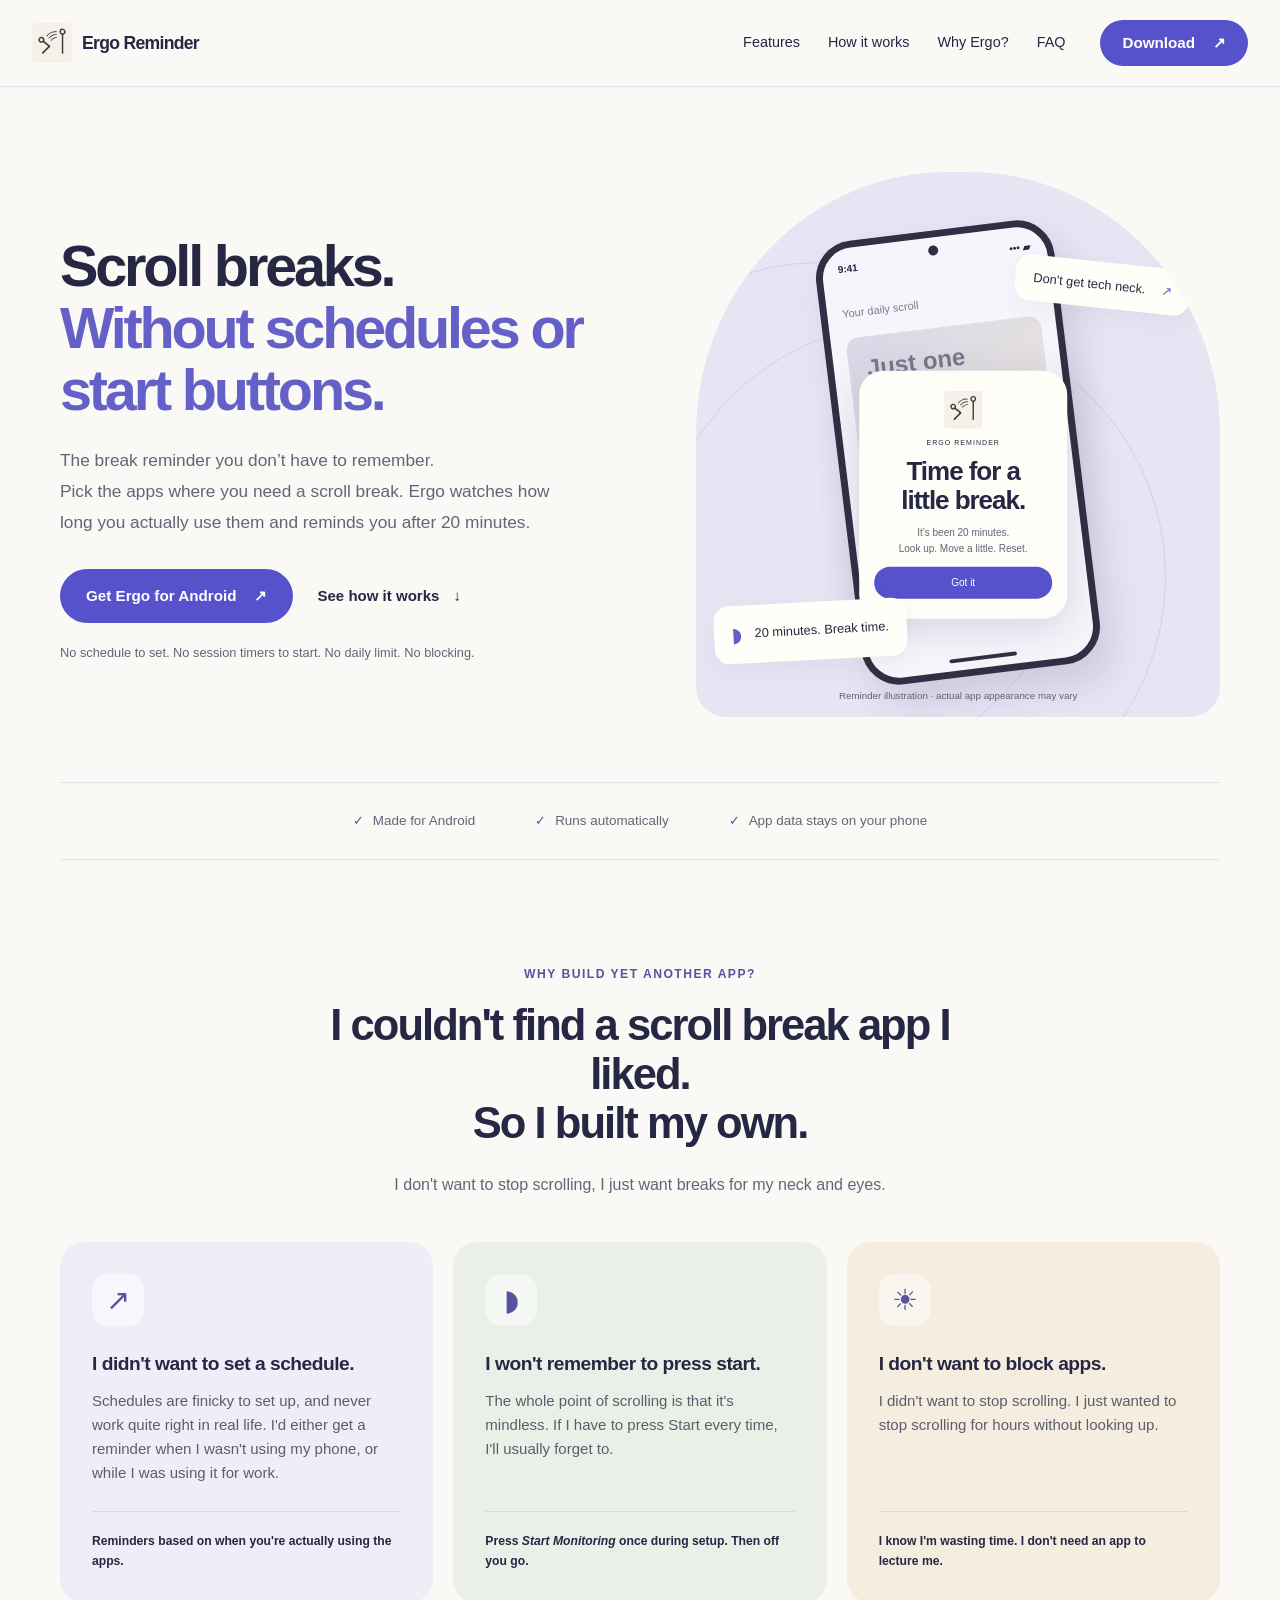
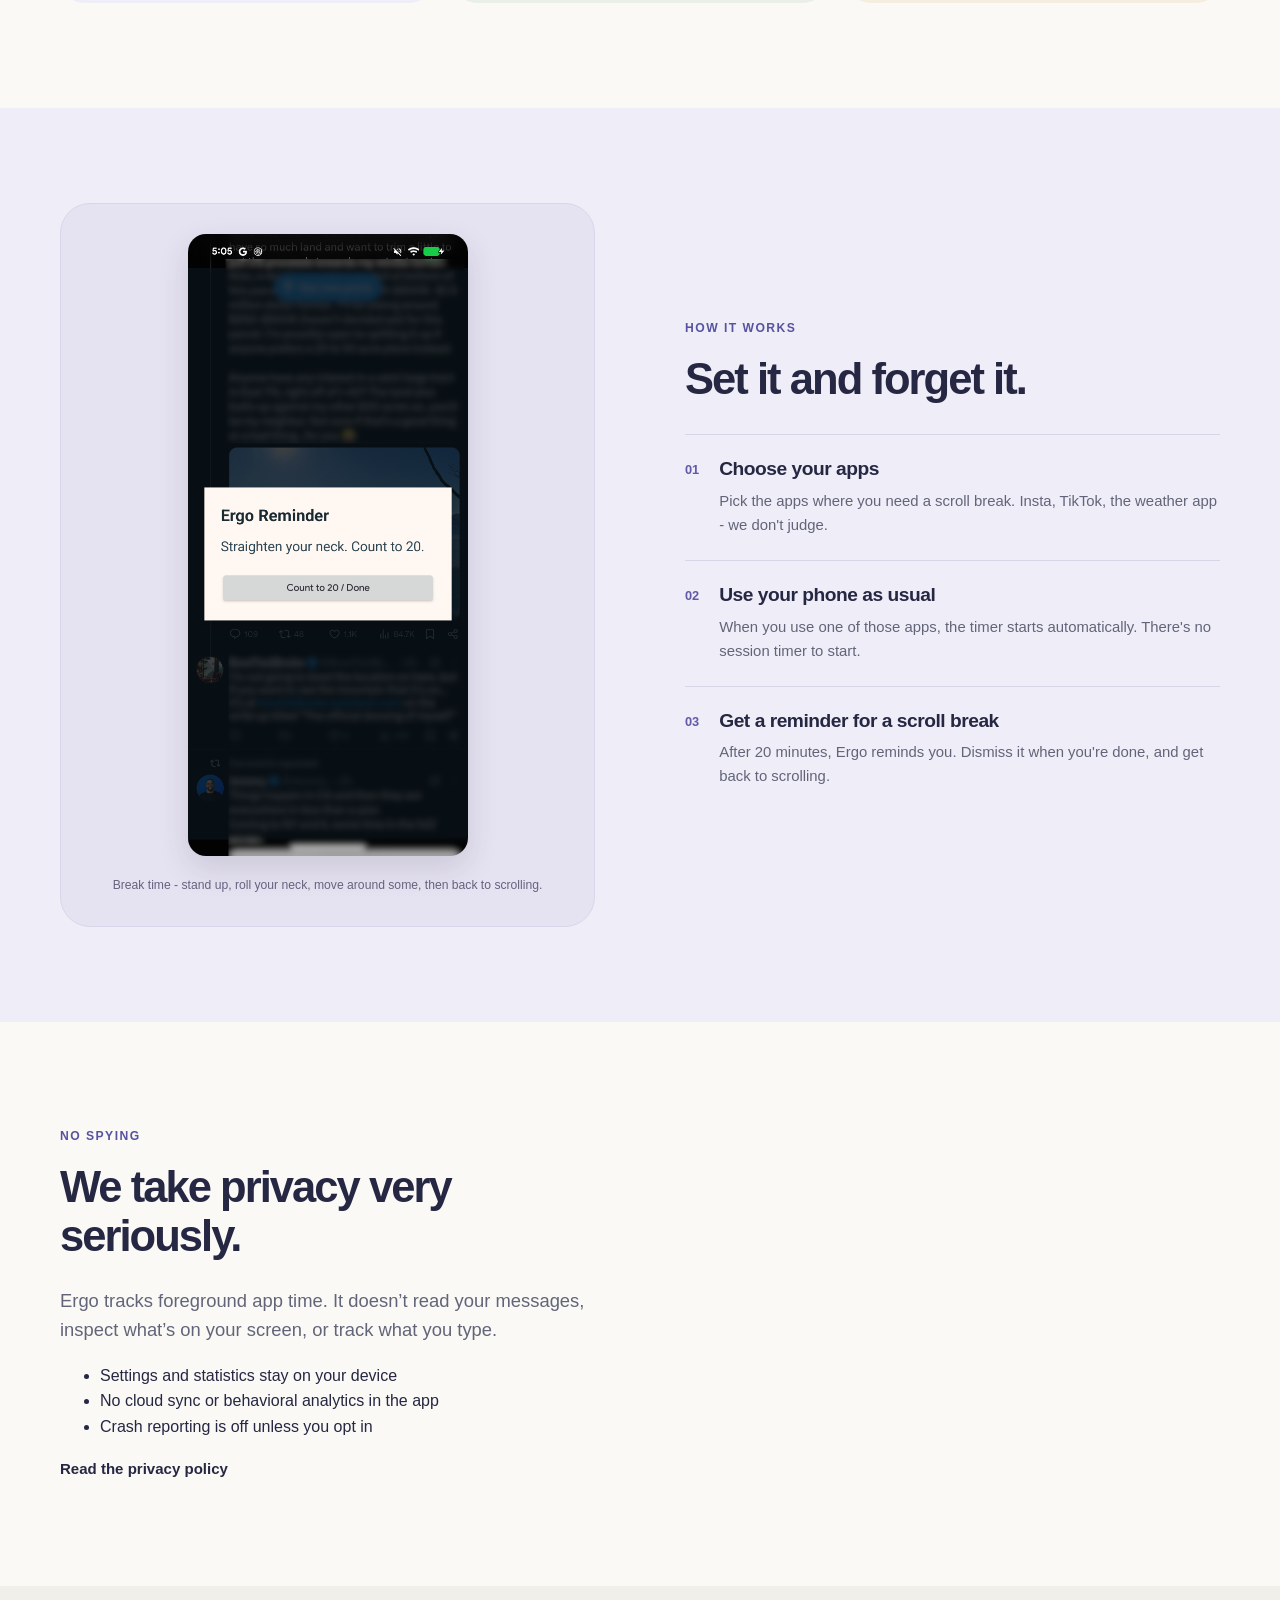
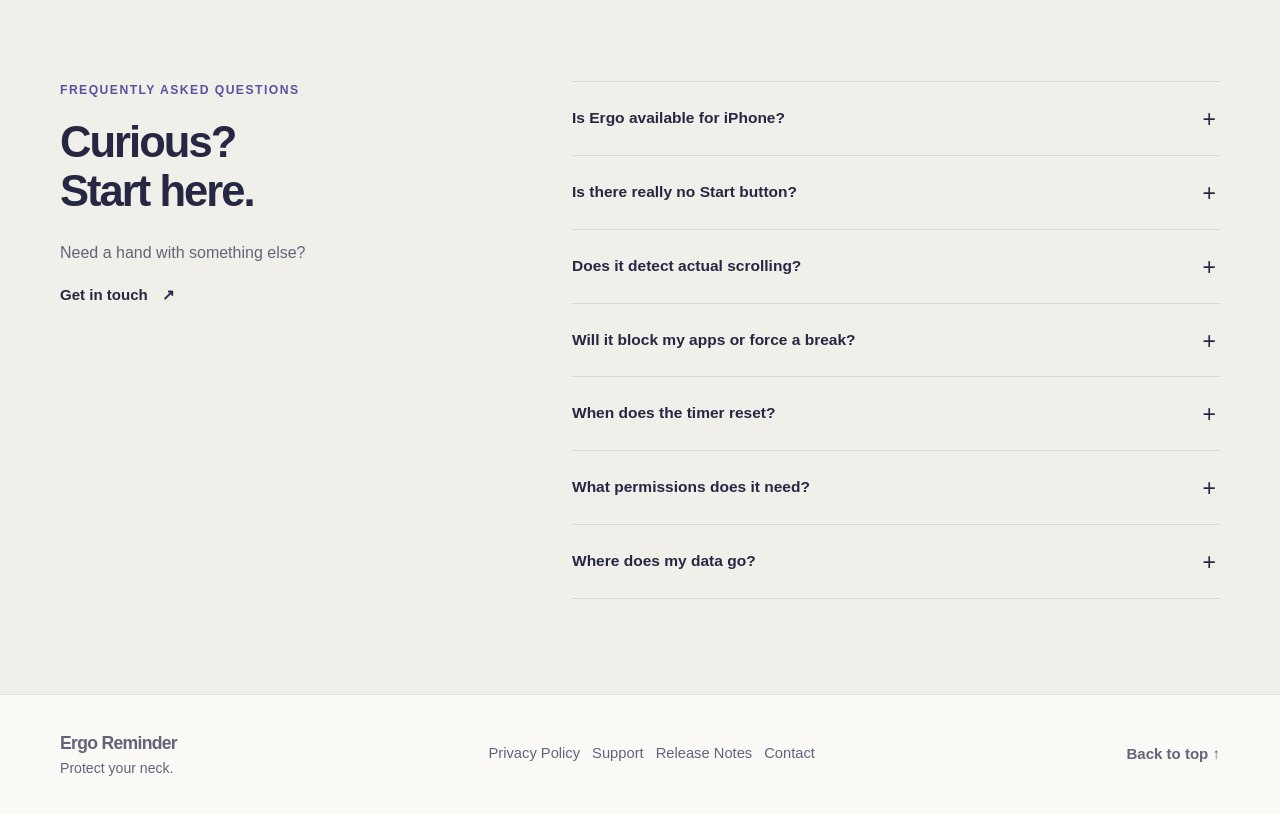
==== commit 23a28d56: "Final edits before GA" ====
--- a/index.html
+++ b/index.html
@@ -13,18 +13,18 @@
     <meta charset="utf-8">
     <meta name="viewport" content="width=device-width, initial-scale=1">
     <title>Ergo Reminder | Protect your Neck</title>
-    <meta name="description" content="Ergo Reminder is an Android-only, local-first reminder app that helps you break long posture sessions in selected apps.">
+    <meta name="description" content="Ergo Reminder gives you automatic scroll-break reminders after 20 minutes in selected apps. No schedules, daily limits, or app blocking.">
     <meta name="theme-color" content="#faf9f5">
     <link rel="canonical" href="https://protectyourneck.us/">
     <meta property="og:type" content="website">
     <meta property="og:site_name" content="Ergo Reminder">
     <meta property="og:title" content="Ergo Reminder | Protect your Neck">
-    <meta property="og:description" content="Ergo Reminder is an Android-only, local-first reminder app that helps you break long posture sessions in selected apps.">
+    <meta property="og:description" content="Ergo Reminder gives you automatic scroll-break reminders after 20 minutes in selected apps. No schedules, daily limits, or app blocking.">
     <meta property="og:url" content="https://protectyourneck.us/">
     <meta property="og:image" content="https://protectyourneck.us/assets/icon-mark-rounded.svg">
     <meta name="twitter:card" content="summary">
     <meta name="twitter:title" content="Ergo Reminder | Protect your Neck">
-    <meta name="twitter:description" content="Ergo Reminder is an Android-only, local-first reminder app that helps you break long posture sessions in selected apps.">
+    <meta name="twitter:description" content="Ergo Reminder gives you automatic scroll-break reminders after 20 minutes in selected apps. No schedules, daily limits, or app blocking.">
     <meta name="twitter:image" content="https://protectyourneck.us/assets/icon-mark-rounded.svg">
     <link rel="stylesheet" href="assets/styles.css">
     <link rel="stylesheet" href="assets/landing.css">
@@ -53,22 +53,21 @@
       <main id="main" tabindex="-1">
         <section class="landing-hero wrap" aria-labelledby="hero-title">
           <div class="hero-intro">
-            <span class="kicker"><span class="status-dot" aria-hidden="true"></span>Protect your neck. While still scrolling.</span>
             <h1 id="hero-title">Scroll breaks.<br><span>Without schedules or start buttons.</span></h1>
-            <p>The break reminder you don&rsquo;t have to remember.<br class="desktop-break"> Pick the apps you scroll too much. Ergo watches how long you actually use them and reminds you after 20 minutes.</p>
+            <p>The break reminder you don&rsquo;t have to remember.<br class="desktop-break"> Pick the apps where you need a scroll break. Ergo watches how long you actually use them and reminds you after 20 minutes.</p>
 
             <div class="hero-actions">
               <a class="button button-primary" href="#download">Get Ergo for Android <span aria-hidden="true">&nearr;</span></a>
               <a class="text-link" href="#how-it-works">See how it works <span aria-hidden="true">&darr;</span></a>
             </div>
-            <p class="hero-note">No schedule to set. No timer to start. No daily limit. No blocking.</p>
+            <p class="hero-note">No schedule to set. No session timers to start. No daily limit. No blocking.</p>
             <!-- Future verified store rating goes here, once a public listing has real ratings. -->
             <div id="store-rating" hidden></div>
           </div>
           <figure class="product-scene">
             <div class="scene-orbit orbit-one" aria-hidden="true"></div>
             <div class="scene-orbit orbit-two" aria-hidden="true"></div>
-            <span class="floating-note note-one">A moment to look up. <span aria-hidden="true">&nearr;</span></span>
+            <span class="floating-note note-one">Don't get tech neck. <span aria-hidden="true">&nearr;</span></span>
             <div class="phone" role="img" aria-label="Illustration of an Ergo break reminder over a phone screen: time for a little break after 20 minutes.">
               <div class="phone-camera" aria-hidden="true"></div>
               <div class="phone-top" aria-hidden="true"><span>9:41</span><span>&bull;&bull;&bull; &#9648;</span></div>
@@ -82,18 +81,18 @@
               </div>
               <div class="phone-bar" aria-hidden="true"></div>
             </div>
-            <span class="floating-note note-two"><span class="little-clock" aria-hidden="true">&#9687;</span> 20 minutes. A gentle nudge.</span>
+            <span class="floating-note note-two"><span class="little-clock" aria-hidden="true">&#9687;</span> 20 minutes. Break time.</span>
             <figcaption>Reminder illustration &middot; actual app appearance may vary</figcaption>
           </figure>
         </section>
-        <div class="principles wrap" aria-label="At a glance"><span>Made for Android</span><span>Runs auto-magically</span><span>App data stays on your phone</span></div>
+        <div class="principles wrap" aria-label="At a glance"><span>Made for Android</span><span>Runs automatically</span><span>App data stays on your phone</span></div>
 
         <section class="landing-section wrap" id="features" aria-labelledby="features-title">
           <div class="section-heading"><span class="kicker">Why build yet another app?</span><h2 id="features-title">I couldn't find a scroll break app I liked.<br>So I built my own.</h2><p>I don't want to stop scrolling, I just want breaks for my neck and eyes.</p></div>
           <div class="benefit-grid">
-            <article class="benefit-card"><span class="feature-symbol" aria-hidden="true">&nearr;</span><h3>I didn't want to set a schedule.</h3><p>Schedules are finicky to set up, and never work in real life. I'd either get a loud reminder at 4 AM, or while I was using the phone for work.</p><span class="card-caption">No reminders when you're not scrolling.</span></article>
-            <article class="benefit-card"><span class="feature-symbol" aria-hidden="true">&#9687;</span><h3>I won't remember to press start.</h3><p>The whole point of scrolling is that it's mindless. A Start button will never be pressed, and then I'll never take a break.</p><span class="card-caption">No timer to start each time.</span></article>
-            <article class="benefit-card"><span class="feature-symbol" aria-hidden="true">&#9728;</span><h3>I don't want to block apps.</h3><p>I didn't want to stop scrolling. I just wanted to stop scrolling for hours without looking up.</p><span class="card-caption">I know I'm wasting time. Don't nag me.</span></article>
+            <article class="benefit-card"><span class="feature-symbol" aria-hidden="true">&nearr;</span><h3>I didn't want to set a schedule.</h3><p>Schedules are finicky to set up, and never work quite right in real life. I'd either get a reminder when I wasn't using my phone, or while I was using it for work.</p><span class="card-caption">Reminders based on when you're actually using the apps.</span></article>
+            <article class="benefit-card"><span class="feature-symbol" aria-hidden="true">&#9687;</span><h3>I won't remember to press start.</h3><p>The whole point of scrolling is that it's mindless. If I have to press Start every time, I'll usually forget to.</p><span class="card-caption">Press <i>Start Monitoring</i> once during setup. Then off you go.</span></article>
+            <article class="benefit-card"><span class="feature-symbol" aria-hidden="true">&#9728;</span><h3>I don't want to block apps.</h3><p>I didn't want to stop scrolling. I just wanted to stop scrolling for hours without looking up.</p><span class="card-caption">I know I'm wasting time. I don't need an app to lecture me.</span></article>
           </div>
         </section>
 
@@ -101,13 +100,13 @@
           <div class="wrap walkthrough">
             <figure class="walkthrough-art">
               <img class="overlay-screenshot" src="assets/reminder-overlay.png" width="1080" height="2400" loading="lazy" alt="Ergo Reminder overlay over a dimmed app screen: Straighten your neck. Count to 20. A button reads Count to 20 / Done.">
-              <figcaption class="art-footnote">The actual Ergo reminder, shown over an app.</figcaption>
+              <figcaption class="art-footnote">Break time - stand up, roll your neck, move around some, then back to scrolling.</figcaption>
             </figure>
             <div><span class="kicker">How it works</span><h2 id="how-title">Set it and forget it.</h2>
               <ol class="steps">
-                <li><div><h3>Choose your apps</h3><p>Select the apps you scroll too much. Insta, TikTok, the weather app - we don't judge.</p></div></li>
-                <li><div><h3>Use your phone as usual</h3><p>When you use one of those apps, the timer starts automatically. You don't press "Start". </p></div></li>
-                <li><div><h3>Get a reminder for a scroll break</h3><p>After 20 minutes, you get a reminder. Dismiss it when you've taken your break, and get back to scrolling.</p></div></li>
+                <li><div><h3>Choose your apps</h3><p>Pick the apps where you need a scroll break.  Insta, TikTok, the weather app - we don't judge.</p></div></li>
+                <li><div><h3>Use your phone as usual</h3><p>When you use one of those apps, the timer starts automatically. There's no session timer to start. </p></div></li>
+                <li><div><h3>Get a reminder for a scroll break</h3><p>After 20 minutes, Ergo reminds you. Dismiss it when you're done, and get back to scrolling.</p></div></li>
               </ol>
             </div>
           </div>
@@ -116,19 +115,19 @@
         <!-- Add approved, attributed testimonials here and remove hidden when ready.
              Keep this section and its navigation absent until there are real reviews. -->
         <section class="landing-section wrap" id="testimonials" aria-labelledby="testimonials-title" hidden>
-          <div class="section-heading"><span class="kicker">From the community</span><h2 id="testimonials-title">Little breaks, in real life.</h2></div>
+          <div class="section-heading"><span class="kicker">From the community</span><h2 id="testimonials-title">Scroll without a stiff neck.</h2></div>
           <div class="testimonial-grid"></div>
         </section>
 
         <section class="landing-section wrap why-section" id="why-ergo" aria-labelledby="why-title">
-          <div><span class="kicker">No spying</span><h2 id="why-title">We take privacy very seriously.</h2><p class="section-lead">Ergo tracks foreground app time. It doesn&rsquo;t read your messages, inspect what&rsquo;s on your screen, or track what you type.</p><ul><li>Settings and statistics stay on your device</li><li>No cloud sync or behavioral analytics in the app</li><li>Crash reporting is off unless you opt in</li></ul><a class="text-link" href="privacy.html">Read the privacy policy</a></aside></div>
+          <div><span class="kicker">No spying</span><h2 id="why-title">We take privacy very seriously.</h2><p class="section-lead">Ergo tracks foreground app time. It doesn&rsquo;t read your messages, inspect what&rsquo;s on your screen, or track what you type.</p><ul><li>Settings and statistics stay on your device</li><li>No cloud sync or behavioral analytics in the app</li><li>Crash reporting is off unless you opt in</li></ul><a class="text-link" href="privacy.html">Read the privacy policy</a></div>
         </section>
 
         <section class="faq-band" id="faq" aria-labelledby="faq-title"><div class="wrap faq-layout">
           <div><span class="kicker">Frequently Asked Questions</span><h2 id="faq-title">Curious?<br>Start here.</h2><p>Need a hand with something else?</p><a class="text-link" href="mailto:support@protectyourneck.us">Get in touch <span aria-hidden="true">&nearr;</span></a></div>
           <div class="accordion">
             <details><summary>Is Ergo available for iPhone?</summary><p>Ergo Reminder is currently Android only.</p></details>
-            <details><summary>Is there really no Start button?</summary><p>You press "Start Montioring" at the first setup, and if your phone reboots. That's it.</p></details>
+            <details><summary>Is there really no Start button?</summary><p>You press "Start Monitoring" once during setup, and again after a reboot. That's it.</p></details>
             <details><summary>Does it detect actual scrolling?</summary><p>No. Ergo counts foreground time in the apps you select. It doesn&rsquo;t detect gestures or inspect what you&rsquo;re reading.</p></details>
             <details><summary>Will it block my apps or force a break?</summary><p>No. The reminder is informational and dismissible. Ergo doesn&rsquo;t block, close, or minimize your apps.</p></details>
             <details><summary>When does the timer reset?</summary><p>When you leave a monitored app, the timer resets after 30 seconds. Foreground status is checked once per second, so that window can vary slightly.</p></details>
